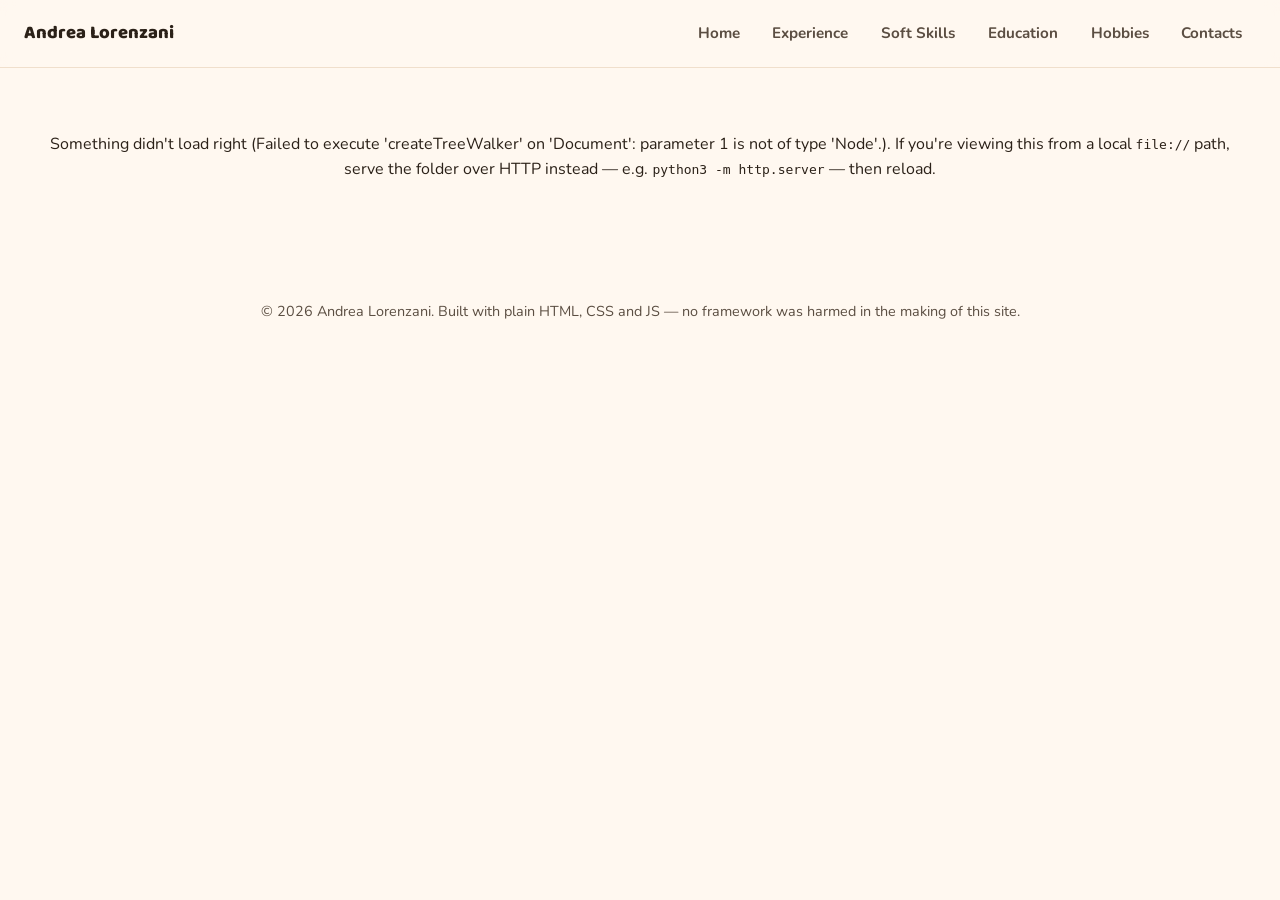
==== index.html @ b25314b6 "First draft" ====
<!DOCTYPE html>
<html lang="en">
<head>
<meta charset="UTF-8">
<meta name="viewport" content="width=device-width, initial-scale=1.0">
<title>Andrea Lorenzani — Engineer, Leader, Professional Over-Explainer</title>
<meta name="description" content="Andrea Lorenzani's slightly-too-honest personal CV: experience, soft skills, education and hobbies, in his own voice.">
<link rel="icon" href="data:,">
<link rel="preconnect" href="https://fonts.googleapis.com">
<link rel="preconnect" href="https://fonts.gstatic.com" crossorigin>
<link href="https://fonts.googleapis.com/css2?family=Baloo+2:wght@500;700;800&amp;family=Nunito:wght@400;600;700;800&amp;display=swap" rel="stylesheet">
<link rel="stylesheet" href="css/style.css">
</head>
<body>

<a class="skip-link" href="#main">Skip to content</a>

<header class="topnav">
  <a class="topnav-brand" href="#top">Andrea Lorenzani</a>
  <nav aria-label="Section navigation">
    <a href="#top">Home</a>
    <a href="#experience">Experience</a>
    <a href="#soft-skills">Soft Skills</a>
    <a href="#education">Education</a>
    <a href="#hobbies">Hobbies</a>
    <a href="#contacts">Contacts</a>
  </nav>
</header>

<main id="main">

  <!-- ===================== HERO / WELCOME ===================== -->
  <section id="top" class="hero" aria-labelledby="hero-name">
    <div class="hero-top">
      <div class="hero-portrait">
        <img id="hero-image" alt="" width="343" height="445">
      </div>
      <div class="hero-heading">
        <p class="eyebrow">Hi there, I'm</p>
        <h1 id="hero-name">Andrea Lorenzani</h1>
        <p id="hero-tagline" class="hero-tagline"></p>
      </div>
    </div>
    <div class="hero-copy">
      <p id="hero-intro" class="hero-intro"></p>
      <p id="hero-stats" class="hero-stats"></p>
      <a id="hero-cta" class="hero-cta" href="#experience">Scroll down. It gets funnier.</a>
    </div>
  </section>

  <!-- ===================== EXPERIENCE ===================== -->
  <section id="experience" class="section section--img-right" aria-labelledby="experience-title">
    <div class="section-copy">
      <h2 id="experience-title" class="section-title"></h2>
      <p id="experience-subtitle" class="section-subtitle"></p>
      <ul id="experience-list" class="exp-list"></ul>
    </div>
    <div class="section-portrait">
      <img id="experience-image" alt="" width="547" height="431">
    </div>
  </section>

  <!-- ===================== SOFT SKILLS ===================== -->
  <section id="soft-skills" class="section section--img-left" aria-labelledby="skills-title">
    <div class="section-portrait">
      <img id="skills-image" alt="" width="432" height="434">
    </div>
    <div class="section-copy">
      <h2 id="skills-title" class="section-title"></h2>
      <p id="skills-subtitle" class="section-subtitle"></p>
      <div id="skills-grid" class="skills-grid"></div>
    </div>
  </section>

  <!-- ===================== EDUCATION ===================== -->
  <section id="education" class="section section--img-right" aria-labelledby="education-title">
    <div class="section-copy">
      <h2 id="education-title" class="section-title"></h2>
      <p id="education-subtitle" class="section-subtitle"></p>
      <div id="education-list" class="edu-list"></div>
    </div>
    <div class="section-portrait">
      <img id="education-image" alt="" width="376" height="439">
    </div>
  </section>

  <!-- ===================== HOBBIES ===================== -->
  <section id="hobbies" class="section section--img-left" aria-labelledby="hobbies-title">
    <div class="section-portrait">
      <img id="hobbies-image" alt="" width="465" height="425">
    </div>
    <div class="section-copy">
      <h2 id="hobbies-title" class="section-title"></h2>
      <p id="hobbies-subtitle" class="section-subtitle"></p>
      <ul id="hobbies-list" class="hobbies-list"></ul>
    </div>
  </section>

  <!-- ===================== CONTACTS ===================== -->
  <section id="contacts" class="section section--img-right" aria-labelledby="contacts-title">
    <div class="section-copy">
      <h2 id="contacts-title" class="section-title"></h2>
      <p id="contacts-subtitle" class="section-subtitle"></p>
      <div id="contacts-list" class="contacts-list"></div>
    </div>
    <div class="section-portrait">
      <img id="contacts-image" alt="" width="372" height="442">
    </div>
  </section>

</main>

<footer class="site-footer">
  <p>&copy; <span id="year"></span> Andrea Lorenzani. Built with plain HTML, CSS and JS — no framework was harmed in the making of this site.</p>
</footer>

<!-- Modal used for Experience and Soft Skills popups -->
<div id="modal" class="modal" role="dialog" aria-modal="true" aria-label="Details">
  <div class="modal-card" id="modal-body"></div>
</div>

<script src="js/md-parser.js"></script>
<script src="js/main.js"></script>
</body>
</html>
---- css/style.css ----
/* =======================================================================
   Andrea Lorenzani — personal CV site
   A warm, playful, two-tone design. Colours and fonts are all set as
   custom properties on :root so the whole look can be re-themed from
   one place.
   ======================================================================= */

:root {
  --bg: #FFF8F0;
  --bg-alt: #FFF1E4;
  --ink: #2B2118;
  --ink-soft: #5B4E42;
  --coral: #FF6B4A;
  --coral-dark: #E14E2C;
  --teal: #1FB6A6;
  --teal-dark: #128C7E;
  --sun: #FFC857;
  --card-bg: #FFFFFF;
  --card-border: #F0DFCC;
  --shadow: 0 10px 30px rgba(43, 33, 24, 0.08);
  --shadow-hover: 0 16px 40px rgba(43, 33, 24, 0.14);
  --radius-lg: 28px;
  --radius-md: 18px;
  --radius-sm: 12px;
  --font-display: 'Baloo 2', 'Segoe UI Rounded', system-ui, sans-serif;
  --font-body: 'Nunito', system-ui, -apple-system, 'Segoe UI', sans-serif;
  --max-width: 1080px;
}

* { box-sizing: border-box; }

html {
  scroll-behavior: smooth;
}

body {
  margin: 0;
  background: var(--bg);
  color: var(--ink);
  font-family: var(--font-body);
  line-height: 1.55;
  opacity: 0;
  transition: opacity 0.4s ease;
}
body.is-loaded { opacity: 1; }
body.modal-open { overflow: hidden; }

img { max-width: 100%; display: block; }

h1, h2, h3, h4 {
  font-family: var(--font-display);
  font-weight: 700;
  line-height: 1.1;
  margin: 0 0 0.5em;
  color: var(--ink);
}

a { color: var(--coral-dark); }

.skip-link {
  position: absolute;
  left: -999px;
  top: auto;
  background: var(--ink);
  color: #fff;
  padding: 0.75rem 1.25rem;
  border-radius: var(--radius-sm);
  z-index: 200;
}
.skip-link:focus {
  left: 1rem;
  top: 1rem;
}

/* ---------------------------------------------------------------------
   Top navigation
   --------------------------------------------------------------------- */

.topnav {
  position: sticky;
  top: 0;
  z-index: 50;
  display: flex;
  align-items: center;
  justify-content: space-between;
  gap: 1rem;
  padding: 0.9rem 1.5rem;
  background: rgba(255, 248, 240, 0.88);
  backdrop-filter: blur(8px);
  border-bottom: 1px solid var(--card-border);
  flex-wrap: wrap;
}

.topnav-brand {
  font-family: var(--font-display);
  font-weight: 800;
  font-size: 1.15rem;
  color: var(--ink);
  text-decoration: none;
}

.topnav nav {
  display: flex;
  gap: 0.35rem;
  flex-wrap: wrap;
}

.topnav nav a {
  text-decoration: none;
  color: var(--ink-soft);
  font-weight: 700;
  padding: 0.45rem 0.85rem;
  border-radius: 999px;
  font-size: 0.95rem;
  transition: background 0.15s ease, color 0.15s ease;
}

.topnav nav a:hover,
.topnav nav a:focus-visible {
  background: var(--coral);
  color: #fff;
}

/* ---------------------------------------------------------------------
   Shared section layout: image + copy, alternating sides
   --------------------------------------------------------------------- */

main { display: block; }

.section,
.hero {
  max-width: var(--max-width);
  margin: 0 auto;
  padding: 4rem 1.5rem;
}

.section {
  display: flex;
  align-items: center;
  gap: 3rem;
}

/* Both variants render as a plain row — which side the image lands on is
   controlled by DOM order in index.html (portrait markup first = image on
   the left; copy markup first = image on the right), not by flex-direction. */
.section--img-right,
.section--img-left { flex-direction: row; }

.section-portrait,
.hero-portrait {
  flex: 0 0 auto;
  width: 260px;
  position: relative;
}

.section-portrait::before,
.hero-portrait::before {
  content: "";
  position: absolute;
  inset: 6% 8%;
  background: linear-gradient(135deg, var(--sun), var(--coral));
  border-radius: 45% 55% 60% 40% / 50% 45% 55% 50%;
  z-index: 0;
  opacity: 0.35;
  filter: blur(2px);
}

.section-portrait img,
.hero-portrait img {
  position: relative;
  z-index: 1;
  width: 100%;
  height: auto;
}

.section-copy { flex: 1 1 480px; min-width: 0; }

.section-title {
  font-size: clamp(1.7rem, 3vw, 2.3rem);
}

.section-subtitle {
  color: var(--ink-soft);
  font-size: 1.05rem;
  margin: 0 0 1.75rem;
  max-width: 46ch;
}

/* ---------------------------------------------------------------------
   Hero
   --------------------------------------------------------------------- */

.hero { padding-top: 3rem; }

.hero-top {
  display: flex;
  align-items: center;
  gap: 2.5rem;
  flex-wrap: wrap;
}

.hero-portrait { width: 220px; }

.eyebrow {
  text-transform: uppercase;
  letter-spacing: 0.14em;
  font-weight: 800;
  font-size: 0.85rem;
  color: var(--teal-dark);
  margin: 0 0 0.35rem;
}

.hero-heading h1 {
  font-size: clamp(2.4rem, 5vw, 3.4rem);
}

.hero-tagline {
  font-size: 1.2rem;
  color: var(--ink-soft);
  font-weight: 700;
  margin: 0.25rem 0 0;
}

.hero-copy {
  margin-top: 2.25rem;
  background: var(--card-bg);
  border: 1px solid var(--card-border);
  border-radius: var(--radius-lg);
  padding: 1.75rem 2rem;
  box-shadow: var(--shadow);
}

.hero-intro {
  font-size: 1.15rem;
  margin: 0 0 0.6rem;
}

.hero-stats {
  font-size: 1.05rem;
  color: var(--ink-soft);
  margin: 0 0 1.1rem;
}

.hero-stats strong { color: var(--coral-dark); }

.hero-cta {
  display: inline-flex;
  align-items: center;
  gap: 0.4rem;
  text-decoration: none;
  font-weight: 800;
  color: #fff;
  background: var(--coral);
  padding: 0.7rem 1.3rem;
  border-radius: 999px;
  transition: transform 0.15s ease, background 0.15s ease;
}
.hero-cta:hover, .hero-cta:focus-visible {
  background: var(--coral-dark);
  transform: translateY(-2px);
}
.hero-cta::after { content: "↓"; }

/* ---------------------------------------------------------------------
   Experience list
   --------------------------------------------------------------------- */

.exp-list {
  list-style: none;
  margin: 0;
  padding: 0;
  display: flex;
  flex-direction: column;
  gap: 0.85rem;
}

.exp-item {
  display: flex;
  align-items: center;
  gap: 1rem;
  background: var(--card-bg);
  border: 1px solid var(--card-border);
  border-left: 6px solid var(--teal);
  border-radius: var(--radius-md);
  padding: 1rem 1.2rem;
  cursor: pointer;
  box-shadow: var(--shadow);
  transition: transform 0.15s ease, box-shadow 0.15s ease, border-color 0.15s ease;
}

.exp-item:hover,
.exp-item:focus-visible {
  transform: translateY(-3px);
  box-shadow: var(--shadow-hover);
  border-left-color: var(--coral);
  outline: none;
}

.exp-item--current {
  border-left-color: var(--coral);
  background: linear-gradient(0deg, var(--bg-alt), var(--card-bg));
}

.exp-icon { font-size: 1.6rem; flex: 0 0 auto; }

.exp-text {
  flex: 1 1 auto;
  display: flex;
  flex-wrap: wrap;
  align-items: baseline;
  column-gap: 0.35rem;
  min-width: 0;
}

.exp-role {
  font-weight: 800;
  font-family: var(--font-display);
  font-size: 1.05rem;
}

.exp-sep { color: var(--ink-soft); }

.exp-company { font-weight: 700; color: var(--coral-dark); }

.exp-period {
  flex-basis: 100%;
  color: var(--ink-soft);
  font-size: 0.92rem;
}

.exp-period em { font-style: normal; color: var(--teal-dark); font-weight: 700; }

.exp-arrow {
  flex: 0 0 auto;
  color: var(--coral);
  font-size: 1.3rem;
  transition: transform 0.15s ease;
}
.exp-item:hover .exp-arrow,
.exp-item:focus-visible .exp-arrow { transform: translateX(4px); }

/* ---------------------------------------------------------------------
   Soft skills grid
   --------------------------------------------------------------------- */

.skills-grid {
  display: grid;
  grid-template-columns: repeat(auto-fill, minmax(200px, 1fr));
  gap: 0.9rem;
}

.skill-card {
  display: flex;
  flex-direction: column;
  align-items: flex-start;
  gap: 0.5rem;
  background: var(--card-bg);
  border: 1px solid var(--card-border);
  border-radius: var(--radius-md);
  padding: 1.1rem 1.2rem;
  cursor: pointer;
  text-align: left;
  font-family: var(--font-body);
  box-shadow: var(--shadow);
  transition: transform 0.15s ease, box-shadow 0.15s ease, background 0.15s ease;
}

.skill-card:hover,
.skill-card:focus-visible {
  transform: translateY(-4px) rotate(-0.4deg);
  box-shadow: var(--shadow-hover);
  background: var(--bg-alt);
  outline: none;
}

.skill-icon { font-size: 1.8rem; }

.skill-name {
  font-weight: 800;
  font-family: var(--font-display);
  color: var(--ink);
}

/* ---------------------------------------------------------------------
   Education
   --------------------------------------------------------------------- */

.edu-list {
  display: flex;
  flex-direction: column;
  gap: 0.85rem;
}

.edu-card {
  display: flex;
  align-items: flex-start;
  gap: 1rem;
  background: var(--card-bg);
  border: 1px solid var(--card-border);
  border-radius: var(--radius-md);
  padding: 1.1rem 1.2rem;
  text-decoration: none;
  color: inherit;
  box-shadow: var(--shadow);
  transition: transform 0.15s ease, box-shadow 0.15s ease;
}

a.edu-card:hover, a.edu-card:focus-visible {
  transform: translateY(-3px);
  box-shadow: var(--shadow-hover);
  outline: none;
}

div.edu-card { cursor: default; }

.edu-icon { font-size: 1.6rem; flex: 0 0 auto; }

.edu-body { display: flex; flex-direction: column; gap: 0.15rem; flex: 1 1 auto; }

.edu-title {
  font-weight: 800;
  font-family: var(--font-display);
  font-size: 1.05rem;
}

.edu-institution { color: var(--coral-dark); font-weight: 700; }

.edu-meta {
  display: flex;
  gap: 0.75rem;
  flex-wrap: wrap;
  color: var(--ink-soft);
  font-size: 0.92rem;
}

.edu-grade::before { content: "🏅 "; }

.edu-note {
  margin: 0.4rem 0 0;
  color: var(--ink-soft);
  font-style: italic;
}

.edu-arrow { color: var(--coral); font-size: 1.3rem; align-self: center; }

.lang-grid {
  display: flex;
  flex-wrap: wrap;
  gap: 0.5rem;
  margin-top: 0.5rem;
}

.lang-chip {
  background: var(--bg-alt);
  border: 1px solid var(--card-border);
  border-radius: 999px;
  padding: 0.25rem 0.75rem;
  font-size: 0.9rem;
}
.lang-chip strong { color: var(--teal-dark); margin-right: 0.3rem; }

/* ---------------------------------------------------------------------
   Hobbies
   --------------------------------------------------------------------- */

.hobbies-list {
  list-style: none;
  margin: 0;
  padding: 0;
  display: grid;
  grid-template-columns: repeat(auto-fill, minmax(260px, 1fr));
  gap: 0.7rem 1.2rem;
}

.hobby-item {
  display: flex;
  align-items: flex-start;
  gap: 0.7rem;
  padding: 0.5rem 0;
}

.hobby-icon { font-size: 1.4rem; }

.hobby-name { font-weight: 800; font-family: var(--font-display); }

/* ---------------------------------------------------------------------
   Contacts
   --------------------------------------------------------------------- */

.contacts-list {
  display: flex;
  flex-direction: column;
  gap: 0.85rem;
}

.contact-card {
  display: flex;
  align-items: center;
  gap: 1rem;
  background: var(--card-bg);
  border: 1px solid var(--card-border);
  border-left: 6px solid var(--teal);
  border-radius: var(--radius-md);
  padding: 1.1rem 1.2rem;
  text-decoration: none;
  color: inherit;
  box-shadow: var(--shadow);
  transition: transform 0.15s ease, box-shadow 0.15s ease, border-color 0.15s ease;
}

.contact-card:hover,
.contact-card:focus-visible {
  transform: translateY(-3px);
  box-shadow: var(--shadow-hover);
  border-left-color: var(--coral);
  outline: none;
}

.contact-icon { font-size: 1.7rem; flex: 0 0 auto; }

.contact-body { display: flex; flex-direction: column; gap: 0.1rem; flex: 1 1 auto; }

.contact-title {
  font-weight: 800;
  font-family: var(--font-display);
  font-size: 1.05rem;
}

.contact-value { color: var(--coral-dark); font-weight: 700; }

.contact-arrow { color: var(--coral); font-size: 1.3rem; }

/* ---------------------------------------------------------------------
   Tags / chips (used inside modals)
   --------------------------------------------------------------------- */

.tag-list {
  display: flex;
  flex-wrap: wrap;
  gap: 0.4rem;
}

.tag {
  background: var(--bg-alt);
  border: 1px solid var(--card-border);
  color: var(--ink-soft);
  border-radius: 999px;
  padding: 0.3rem 0.75rem;
  font-size: 0.85rem;
  font-weight: 700;
}

/* ---------------------------------------------------------------------
   Modal
   --------------------------------------------------------------------- */

.modal {
  position: fixed;
  inset: 0;
  display: flex;
  align-items: center;
  justify-content: center;
  padding: 1.5rem;
  background: rgba(43, 33, 24, 0.55);
  opacity: 0;
  pointer-events: none;
  transition: opacity 0.2s ease;
  z-index: 100;
}

.modal.open {
  opacity: 1;
  pointer-events: auto;
}

.modal-card {
  position: relative;
  background: var(--card-bg);
  border-radius: var(--radius-lg);
  padding: 2.25rem 2rem 2rem;
  max-width: 620px;
  width: 100%;
  max-height: 85vh;
  overflow-y: auto;
  box-shadow: 0 30px 60px rgba(0,0,0,0.3);
  transform: translateY(12px) scale(0.98);
  transition: transform 0.2s ease;
}

.modal.open .modal-card {
  transform: translateY(0) scale(1);
}

.modal-close {
  position: absolute;
  top: 0.9rem;
  right: 1rem;
  border: none;
  background: var(--bg-alt);
  width: 2.2rem;
  height: 2.2rem;
  border-radius: 50%;
  font-size: 1.4rem;
  line-height: 1;
  cursor: pointer;
  color: var(--ink-soft);
}
.modal-close:hover, .modal-close:focus-visible { background: var(--coral); color: #fff; }

.modal-eyebrow {
  text-transform: uppercase;
  letter-spacing: 0.08em;
  font-weight: 800;
  font-size: 0.8rem;
  color: var(--teal-dark);
  margin-bottom: 0.35rem;
}

.modal-title {
  font-size: 1.6rem;
  margin-bottom: 0.3rem;
}

.modal-period {
  color: var(--ink-soft);
  margin: 0 0 1.25rem;
}

.modal-card h4 {
  font-family: var(--font-body);
  font-weight: 800;
  font-size: 0.95rem;
  text-transform: uppercase;
  letter-spacing: 0.04em;
  color: var(--coral-dark);
  margin: 1.4rem 0 0.5rem;
}
.modal-card h4:first-of-type { margin-top: 0.25rem; }

.modal-bullets {
  margin: 0;
  padding-left: 1.2rem;
  display: flex;
  flex-direction: column;
  gap: 0.5rem;
}

.modal-notes { color: var(--ink-soft); }

/* ---------------------------------------------------------------------
   Acronym tooltips
   --------------------------------------------------------------------- */

.acro {
  position: relative;
  border-bottom: 2px dotted var(--teal);
  cursor: help;
  font-weight: 700;
}

.acro-tip {
  position: absolute;
  left: 50%;
  bottom: 135%;
  transform: translateX(-50%) translateY(4px);
  background: var(--ink);
  color: #fff;
  font-family: var(--font-body);
  font-weight: 600;
  font-size: 0.82rem;
  line-height: 1.3;
  padding: 0.5rem 0.7rem;
  border-radius: var(--radius-sm);
  white-space: normal;
  width: max-content;
  max-width: 240px;
  text-align: center;
  opacity: 0;
  visibility: hidden;
  transition: opacity 0.15s ease, transform 0.15s ease;
  z-index: 20;
  pointer-events: none;
}

.acro-tip::after {
  content: "";
  position: absolute;
  top: 100%;
  left: 50%;
  transform: translateX(-50%);
  border: 6px solid transparent;
  border-top-color: var(--ink);
}

.acro:hover .acro-tip,
.acro:focus-visible .acro-tip {
  opacity: 1;
  visibility: visible;
  transform: translateX(-50%) translateY(0);
}

/* ---------------------------------------------------------------------
   Footer
   --------------------------------------------------------------------- */

.site-footer {
  text-align: center;
  color: var(--ink-soft);
  font-size: 0.9rem;
  padding: 2.5rem 1.5rem 3.5rem;
}

/* ---------------------------------------------------------------------
   Responsive
   --------------------------------------------------------------------- */

@media (max-width: 760px) {
  .section {
    flex-direction: column !important;
    gap: 1.75rem;
    padding: 3rem 1.25rem;
    text-align: left;
  }
  .section-portrait { width: 150px; order: -1; }
  .hero-top { flex-direction: column; text-align: center; }
  .hero-heading { text-align: center; }
  .hero-copy { padding: 1.5rem; }
  .topnav { padding: 0.75rem 1rem; }
  .topnav nav { gap: 0.15rem; }
  .topnav nav a { padding: 0.4rem 0.6rem; font-size: 0.88rem; }
}

@media (prefers-reduced-motion: reduce) {
  html { scroll-behavior: auto; }
  * { transition-duration: 0.001ms !important; animation-duration: 0.001ms !important; }
}
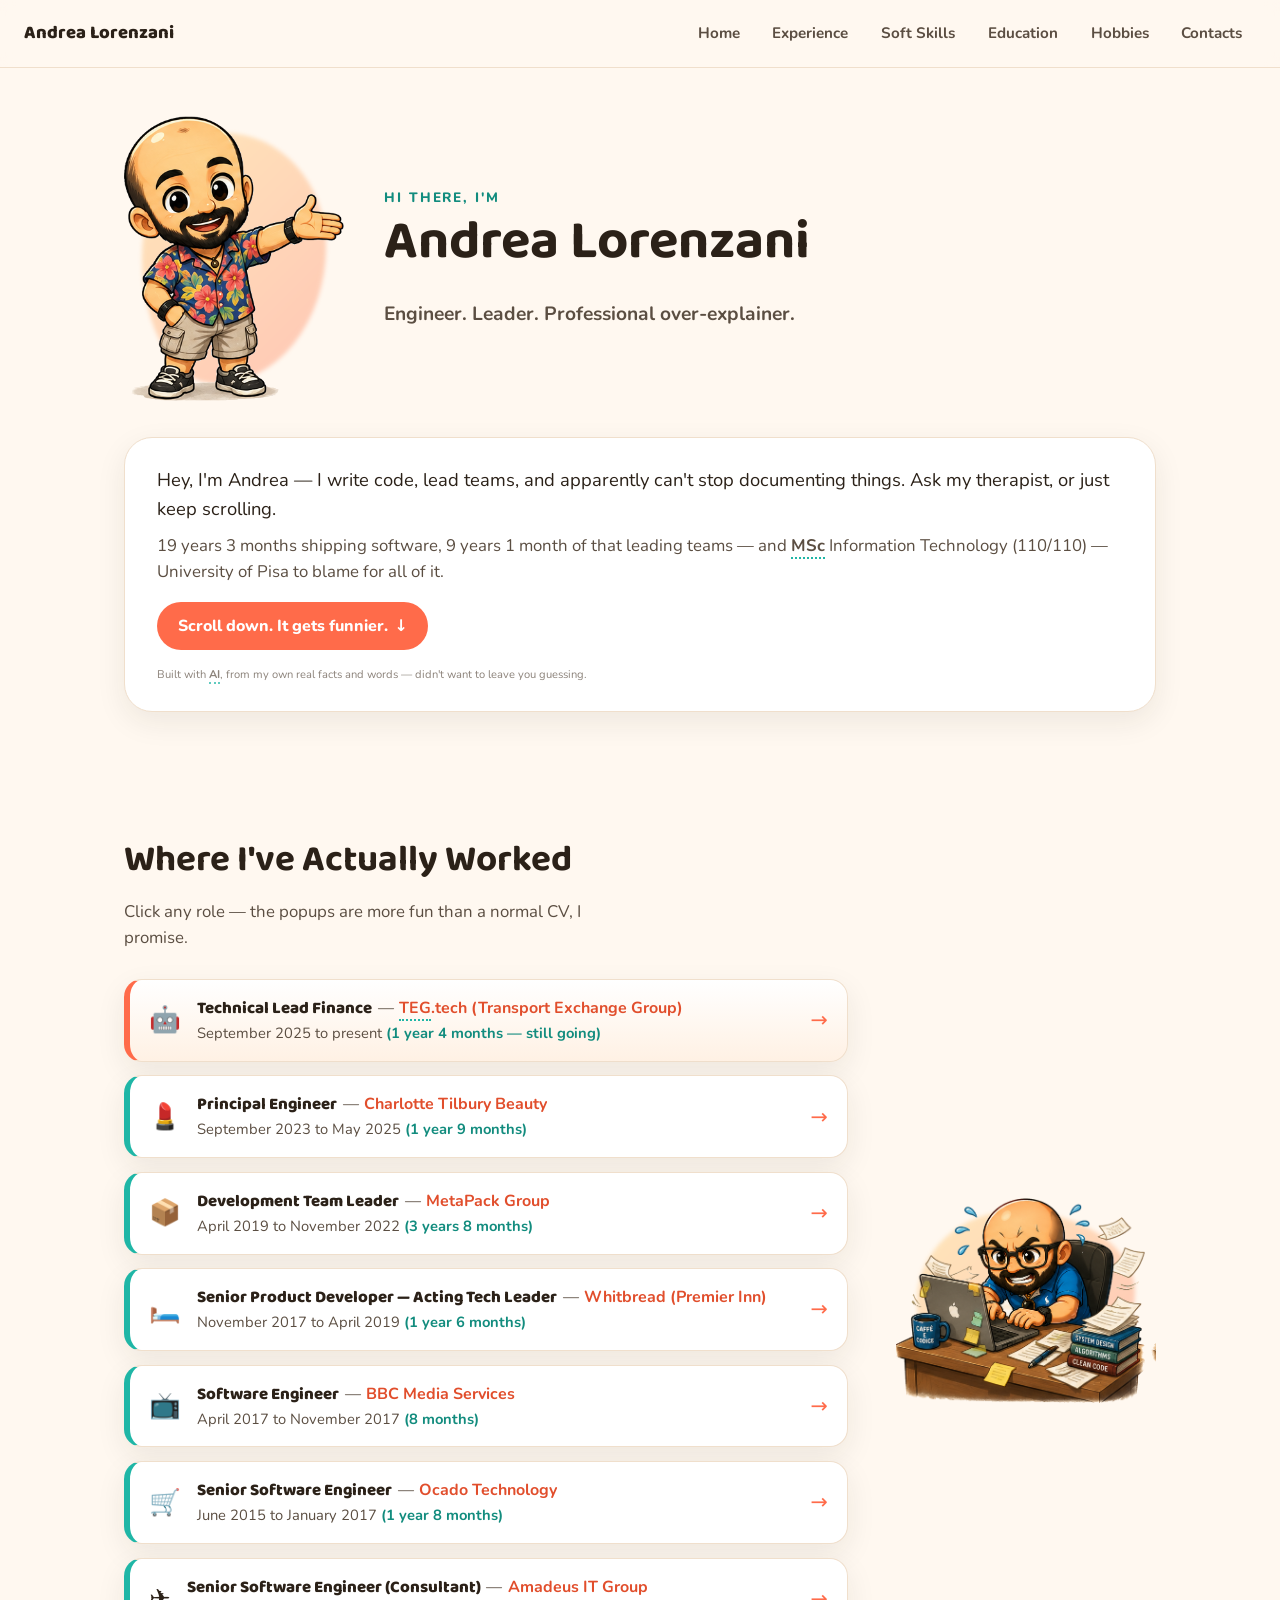
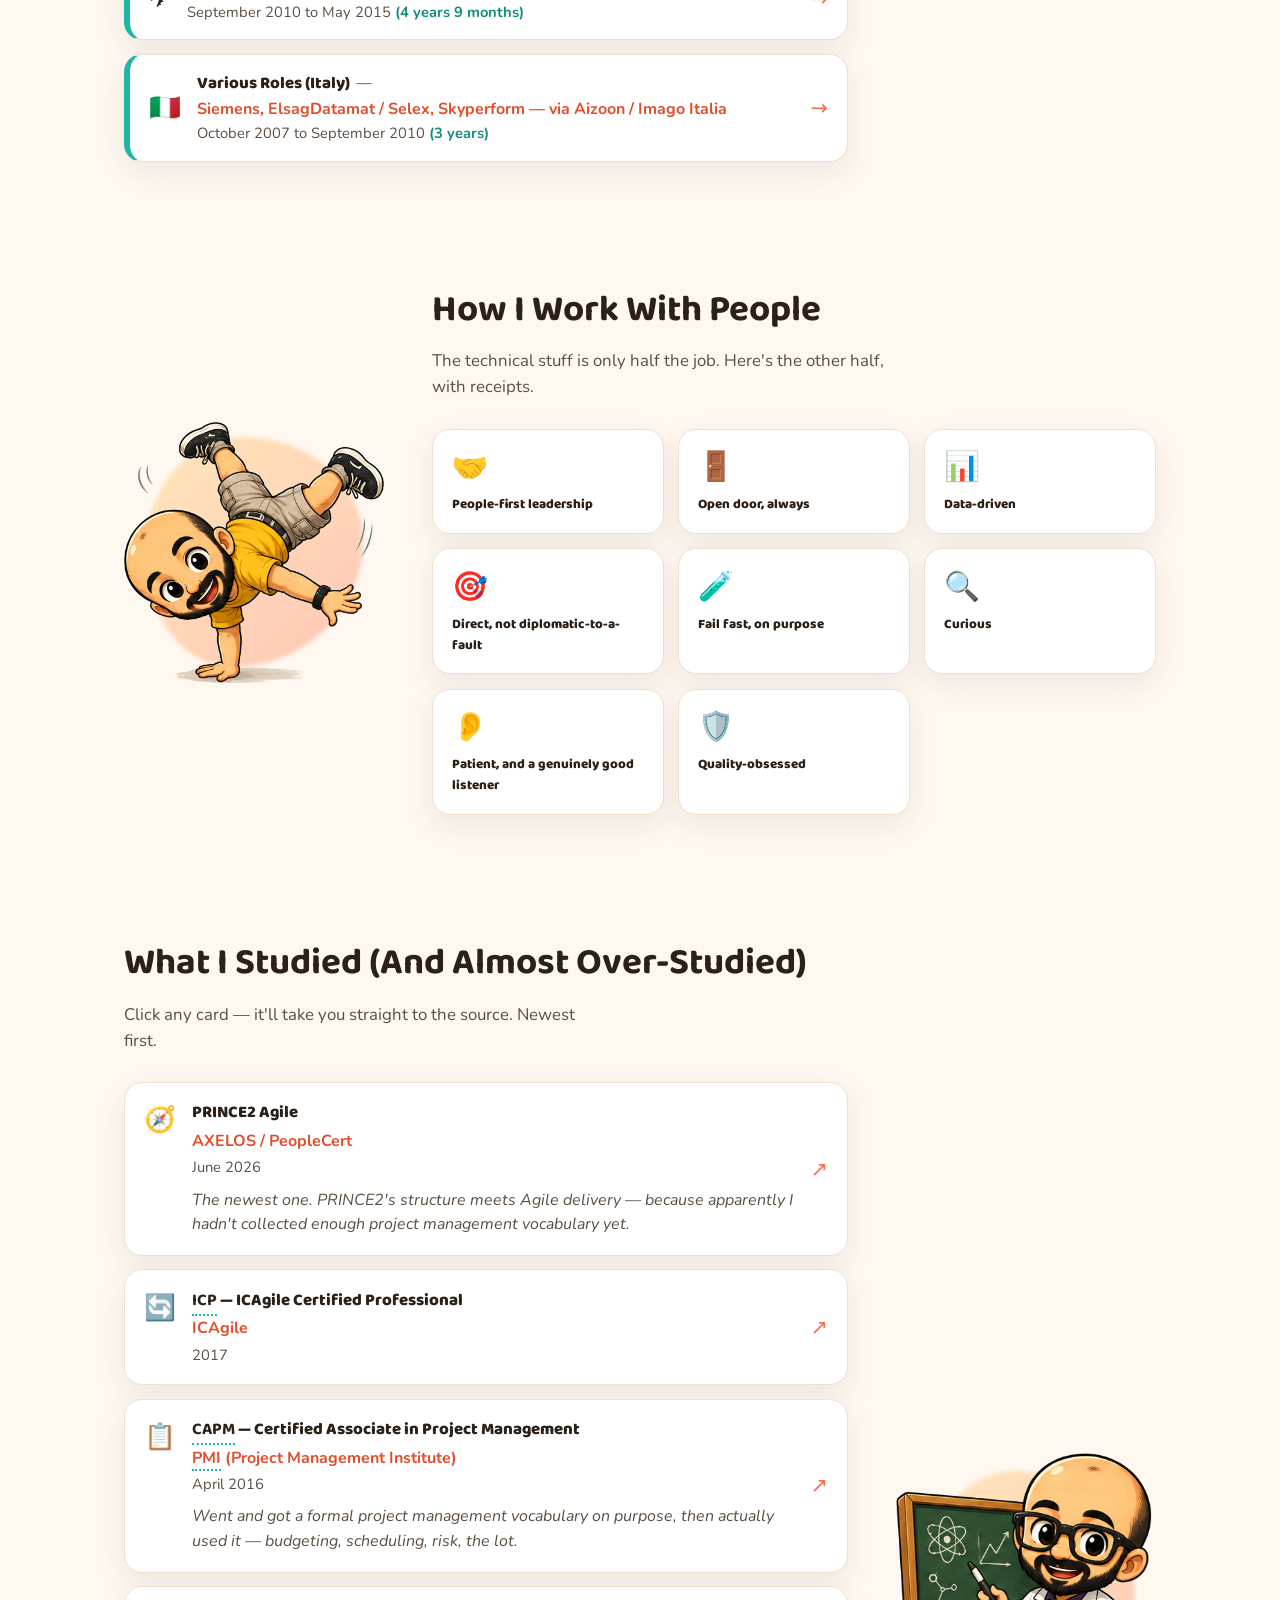
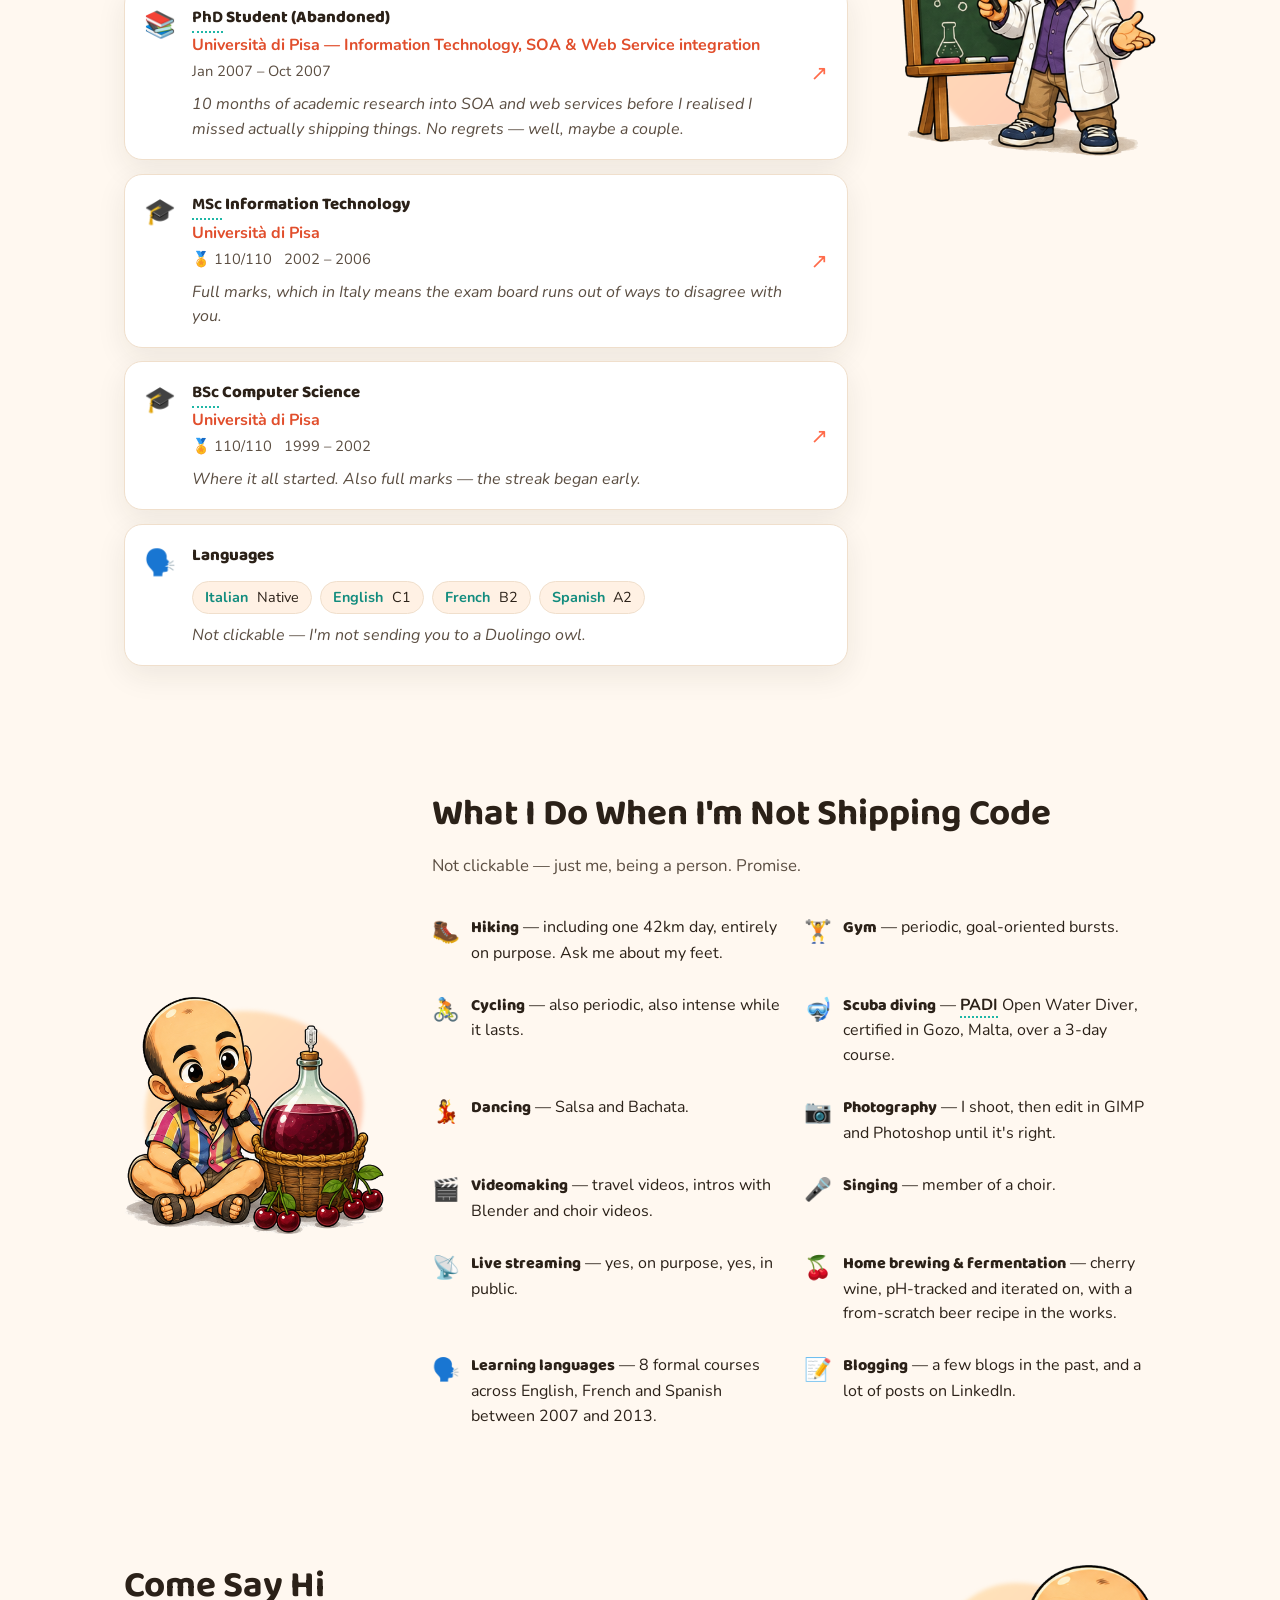
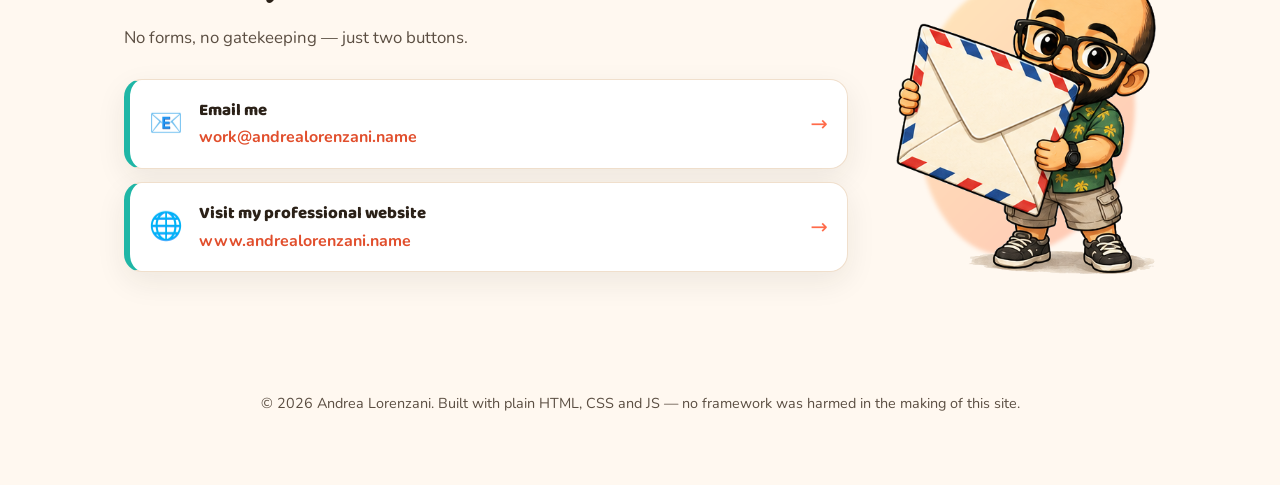
==== commit 7c910b98: "Fix soft-skills parser bug, add PRINCE2 Agile, content updates - Fix parseSubsectionBody() misreadin" ====
--- a/index.html
+++ b/index.html
@@ -45,6 +45,7 @@
       <p id="hero-intro" class="hero-intro"></p>
       <p id="hero-stats" class="hero-stats"></p>
       <a id="hero-cta" class="hero-cta" href="#experience">Scroll down. It gets funnier.</a>
+      <p id="hero-ai-note" class="hero-ai-note"></p>
     </div>
   </section>
 
--- a/css/style.css
+++ b/css/style.css
@@ -260,6 +260,13 @@
   transform: translateY(-2px);
 }
 .hero-cta::after { content: "↓"; }
+
+.hero-ai-note {
+  margin: 1rem 0 0;
+  font-size: 0.7rem;
+  color: var(--ink-soft);
+  opacity: 0.7;
+}
 
 /* ---------------------------------------------------------------------
    Experience list
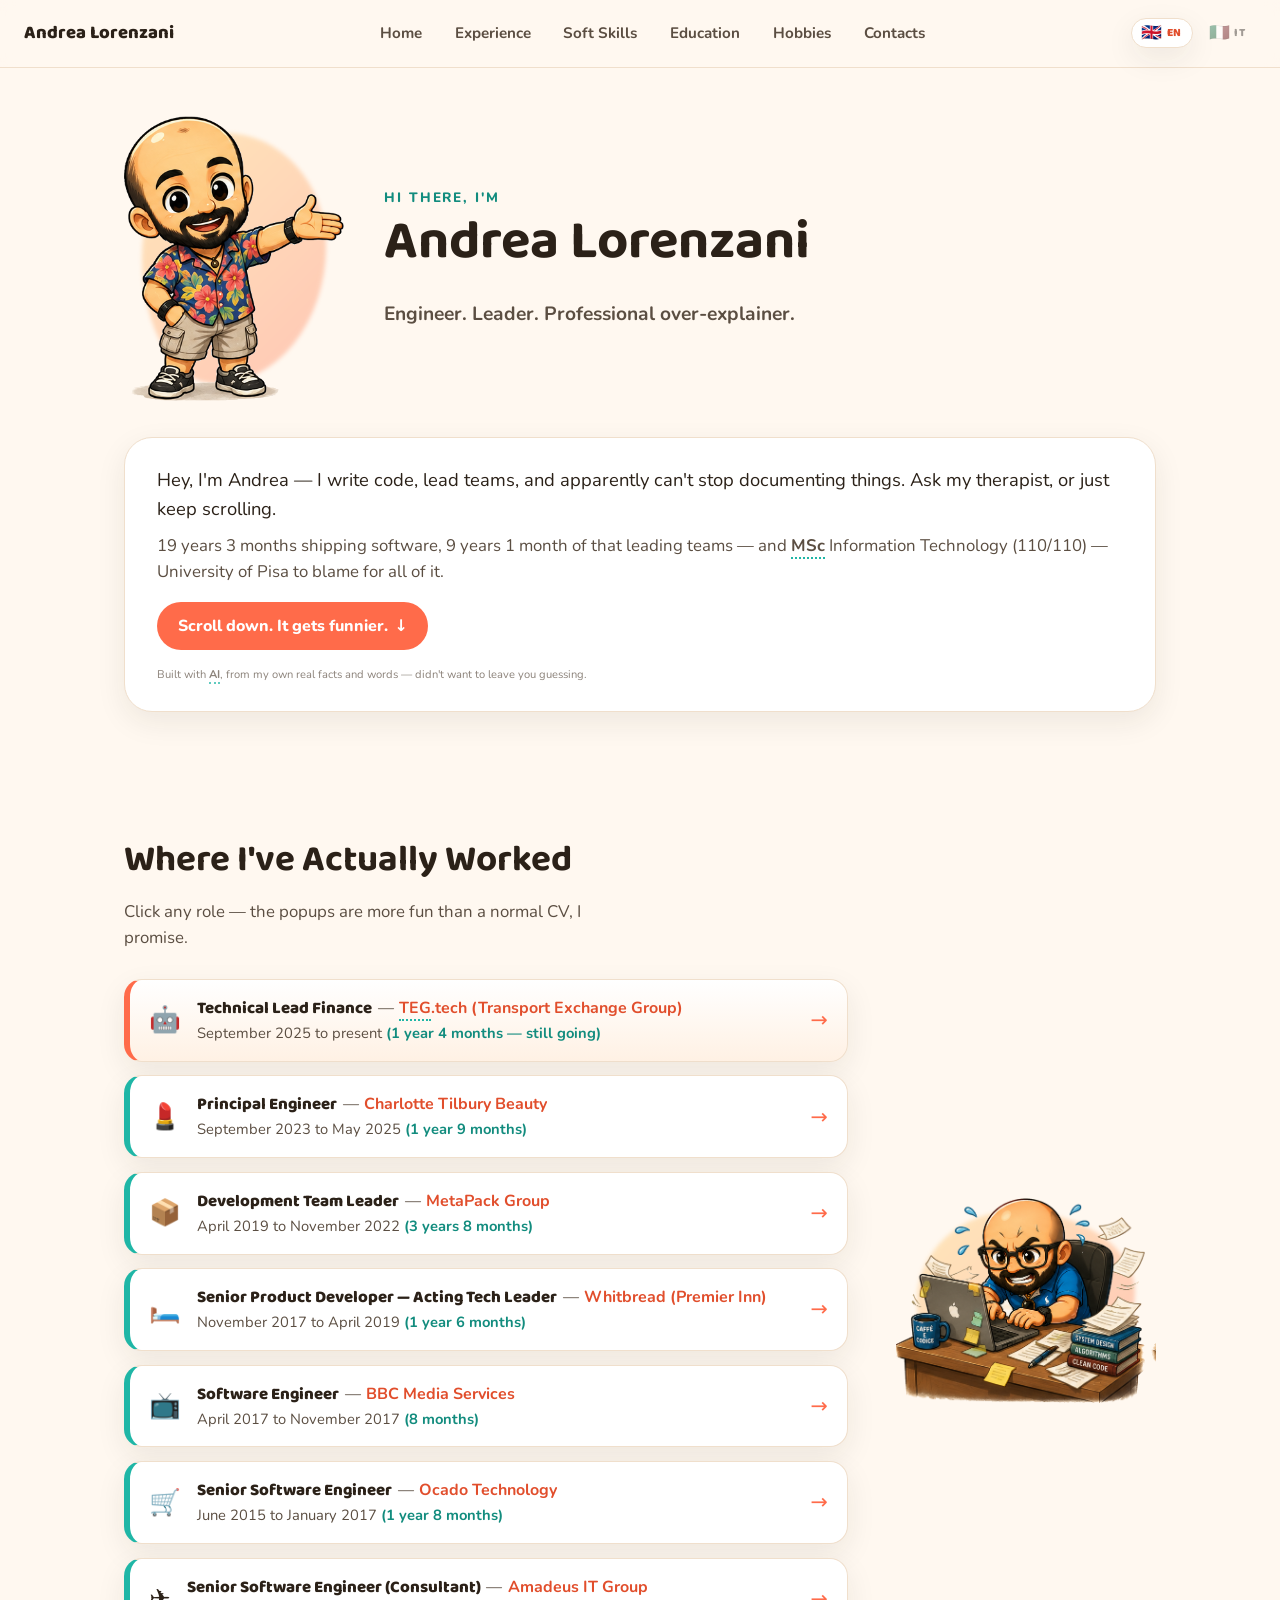
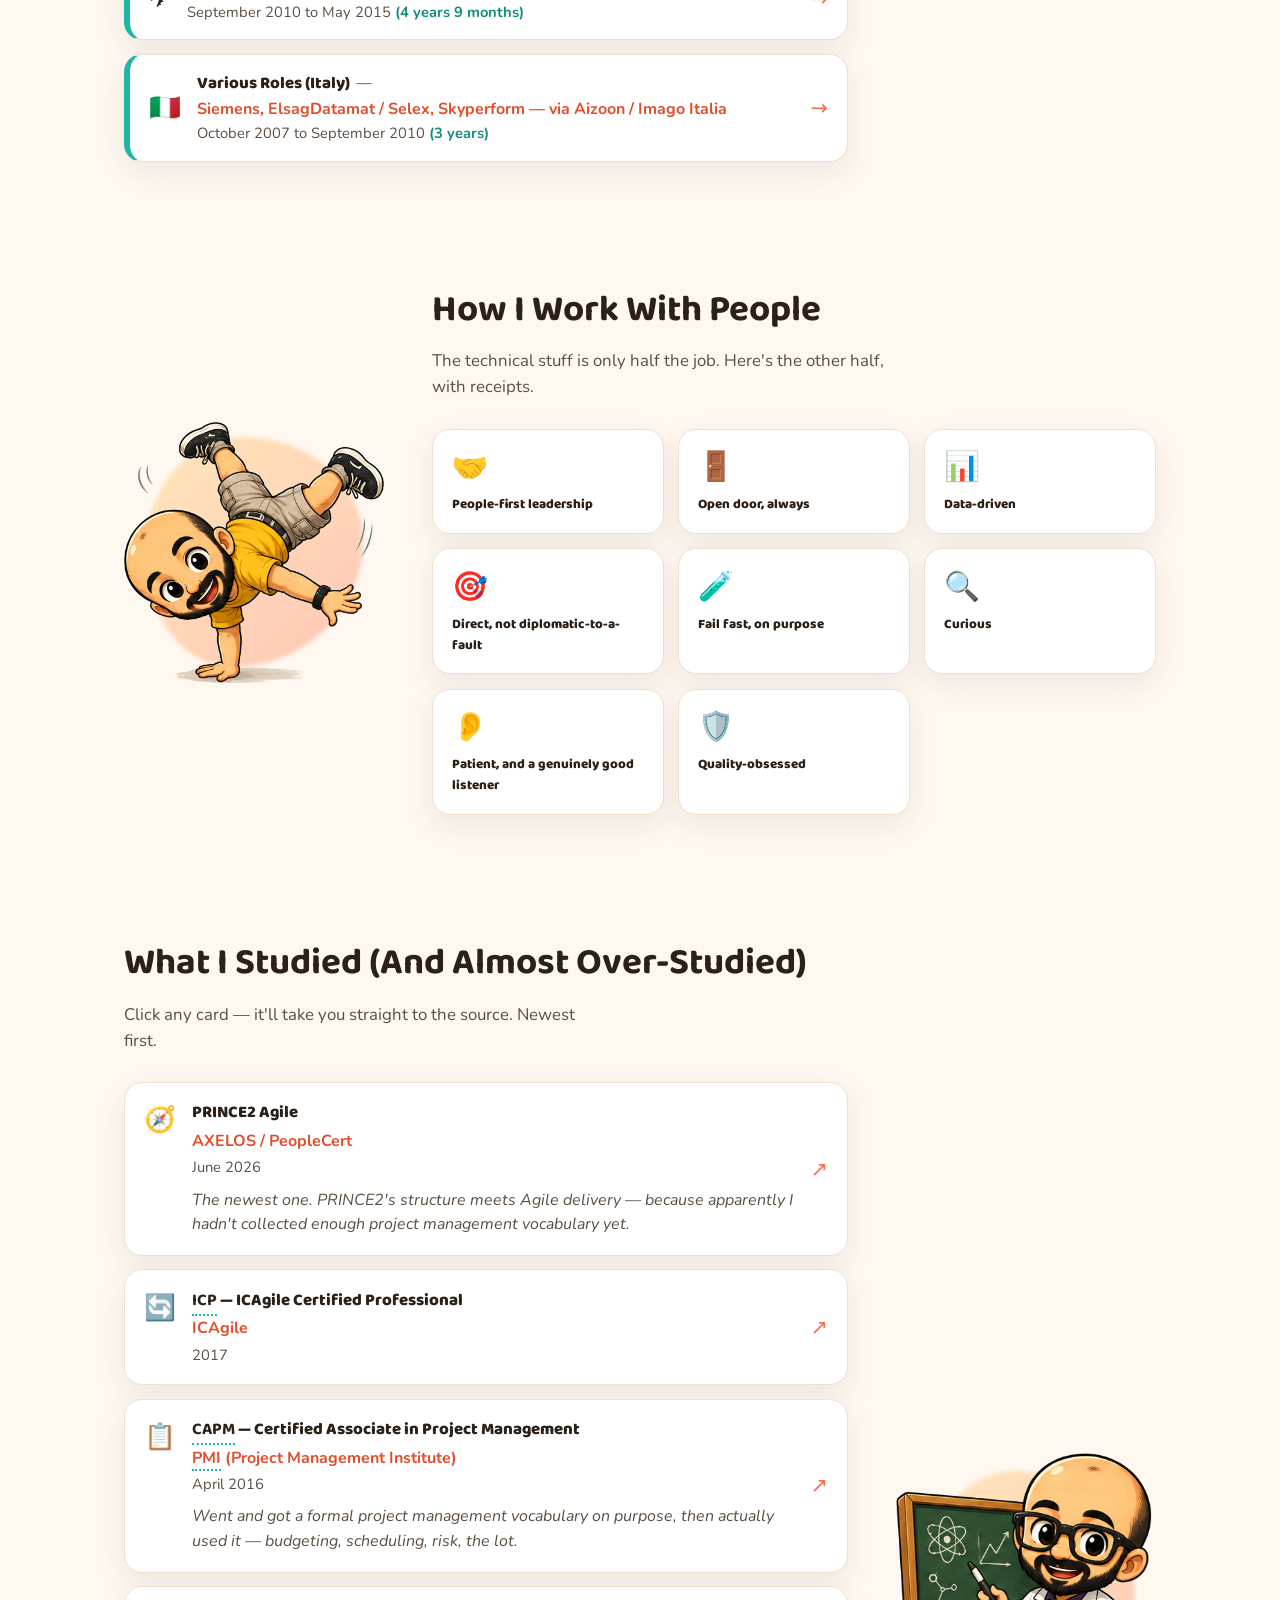
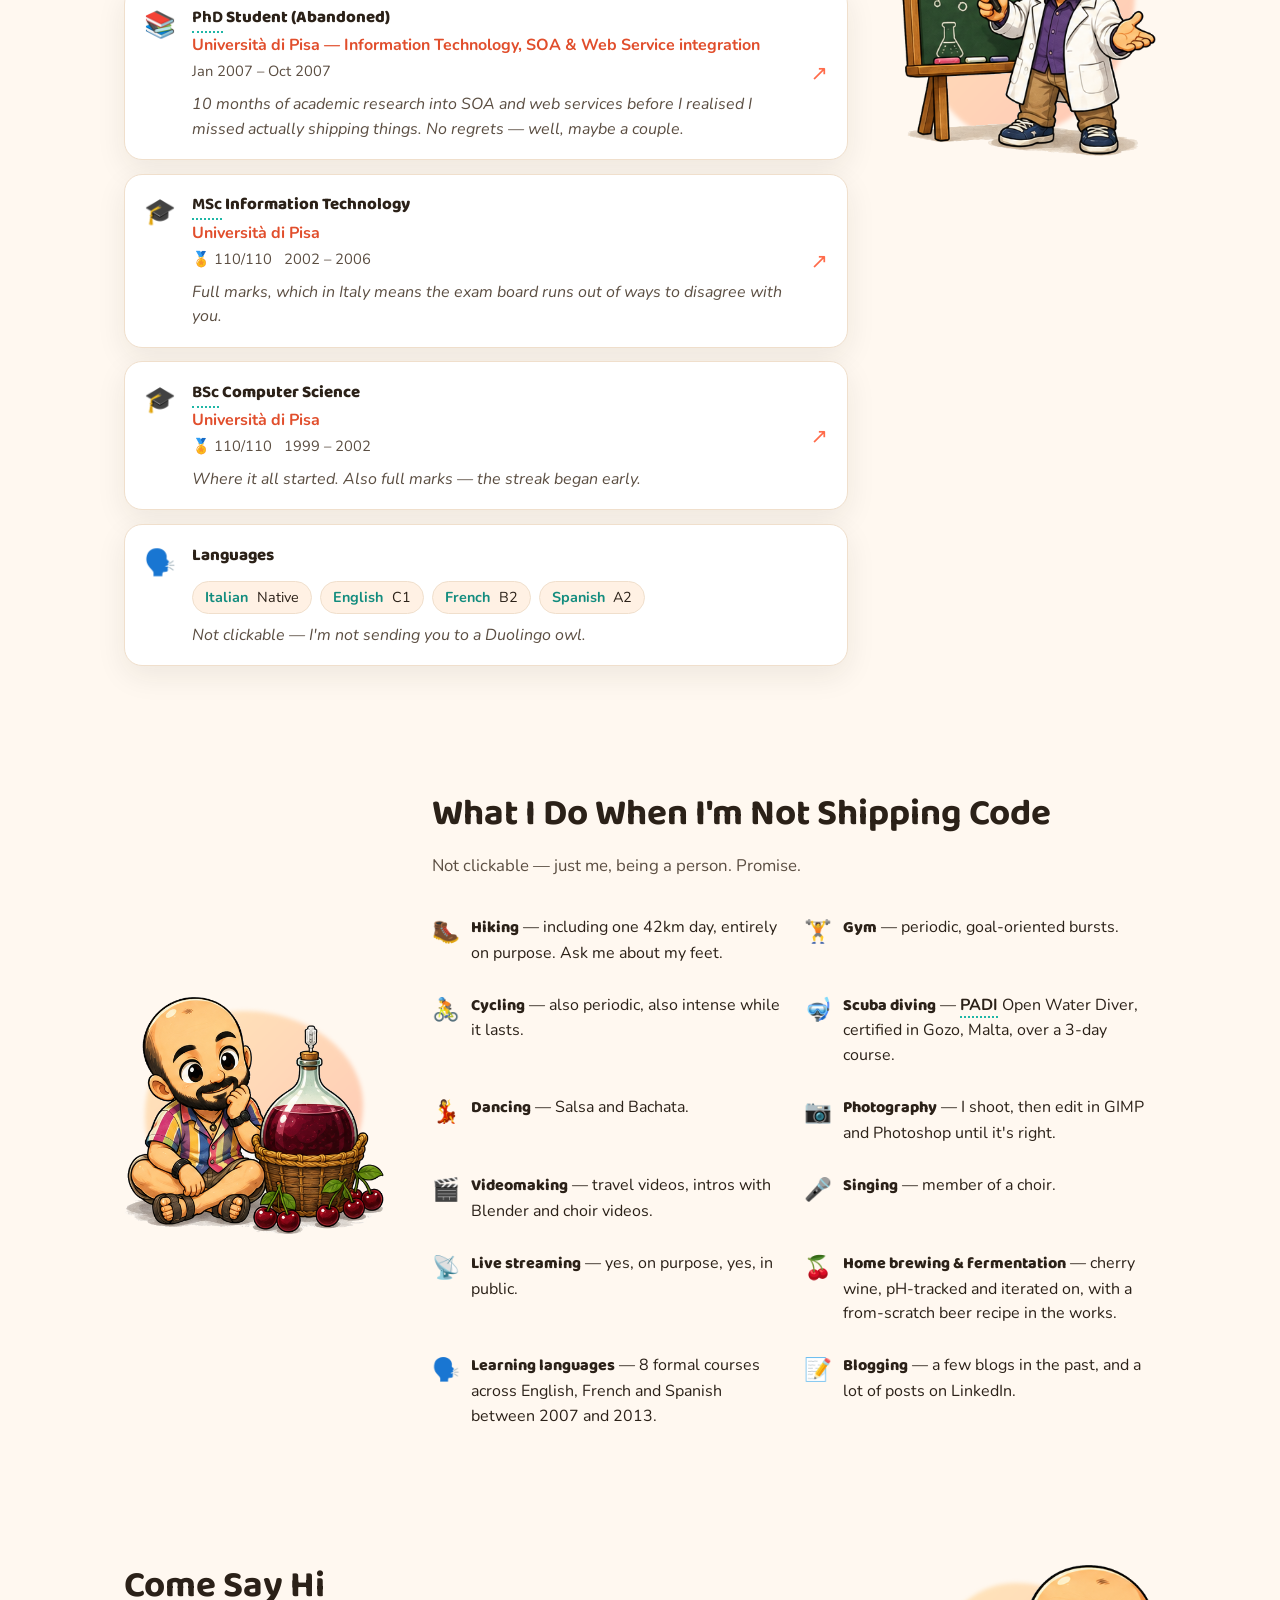
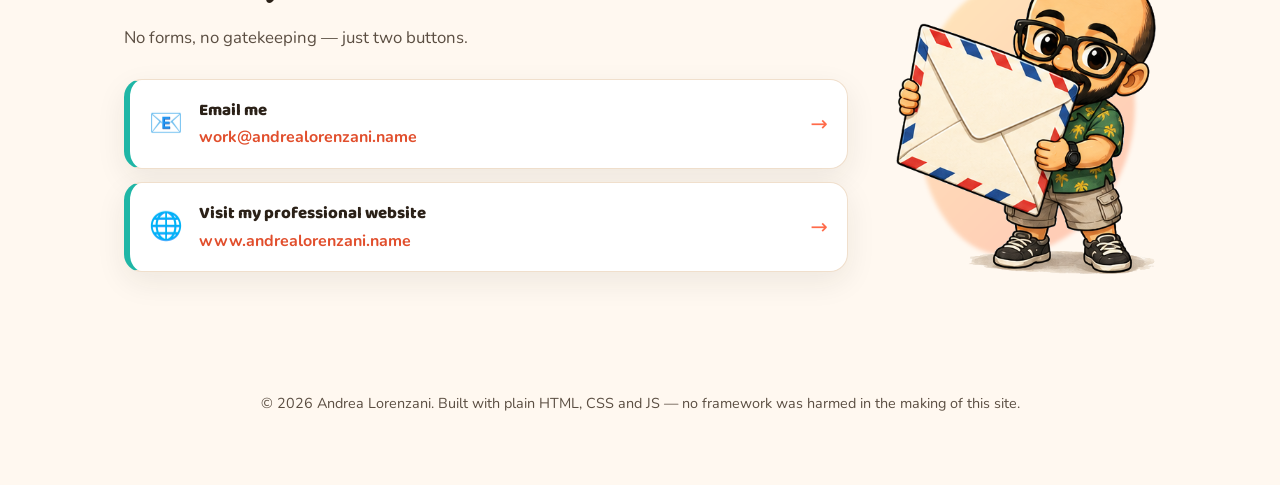
==== commit cc6b0fbc: "Add Italian version of the site at /it/, with a flag switcher - Refactor main.js to be language-agno" ====
--- a/index.html
+++ b/index.html
@@ -6,10 +6,13 @@
 <title>Andrea Lorenzani — Engineer, Leader, Professional Over-Explainer</title>
 <meta name="description" content="Andrea Lorenzani's slightly-too-honest personal CV: experience, soft skills, education and hobbies, in his own voice.">
 <link rel="icon" href="data:,">
+<link rel="alternate" hreflang="en" href="https://andrealorenzani.github.io/">
+<link rel="alternate" hreflang="it" href="https://andrealorenzani.github.io/it/">
+<link rel="alternate" hreflang="x-default" href="https://andrealorenzani.github.io/">
 <link rel="preconnect" href="https://fonts.googleapis.com">
 <link rel="preconnect" href="https://fonts.gstatic.com" crossorigin>
 <link href="https://fonts.googleapis.com/css2?family=Baloo+2:wght@500;700;800&amp;family=Nunito:wght@400;600;700;800&amp;display=swap" rel="stylesheet">
-<link rel="stylesheet" href="css/style.css">
+<link rel="stylesheet" href="/css/style.css">
 </head>
 <body>
 
@@ -25,6 +28,14 @@
     <a href="#hobbies">Hobbies</a>
     <a href="#contacts">Contacts</a>
   </nav>
+  <div class="lang-switch" role="group" aria-label="Language / Lingua">
+    <a href="/" class="lang-flag is-active" aria-current="page" hreflang="en" lang="en" title="English (current)">
+      <span aria-hidden="true">🇬🇧</span><span class="lang-code">EN</span>
+    </a>
+    <a href="/it/" class="lang-flag" hreflang="it" lang="it" title="Italiano">
+      <span aria-hidden="true">🇮🇹</span><span class="lang-code">IT</span>
+    </a>
+  </div>
 </header>
 
 <main id="main">
@@ -120,7 +131,7 @@
   <div class="modal-card" id="modal-body"></div>
 </div>
 
-<script src="js/md-parser.js"></script>
-<script src="js/main.js"></script>
+<script src="/js/md-parser.js"></script>
+<script src="/js/main.js"></script>
 </body>
 </html>
--- a/css/style.css
+++ b/css/style.css
@@ -119,6 +119,56 @@
 .topnav nav a:focus-visible {
   background: var(--coral);
   color: #fff;
+}
+
+.lang-switch {
+  display: flex;
+  gap: 0.35rem;
+  flex: 0 0 auto;
+}
+
+.lang-flag {
+  display: inline-flex;
+  align-items: center;
+  gap: 0.3rem;
+  text-decoration: none;
+  padding: 0.35rem 0.6rem;
+  border-radius: 999px;
+  border: 1px solid transparent;
+  font-size: 1.05rem;
+  line-height: 1;
+  opacity: 0.55;
+  filter: grayscale(55%);
+  transition: opacity 0.15s ease, filter 0.15s ease, border-color 0.15s ease, background 0.15s ease;
+}
+
+.lang-flag .lang-code {
+  font-family: var(--font-display);
+  font-weight: 800;
+  font-size: 0.72rem;
+  color: var(--ink-soft);
+  letter-spacing: 0.04em;
+}
+
+.lang-flag:hover,
+.lang-flag:focus-visible {
+  opacity: 0.85;
+  filter: grayscale(0%);
+  background: var(--bg-alt);
+  outline: none;
+}
+
+.lang-flag.is-active {
+  opacity: 1;
+  filter: grayscale(0%);
+  border-color: var(--card-border);
+  background: var(--card-bg);
+  box-shadow: var(--shadow);
+  cursor: default;
+}
+
+.lang-flag.is-active .lang-code {
+  color: var(--coral-dark);
 }
 
 /* ---------------------------------------------------------------------
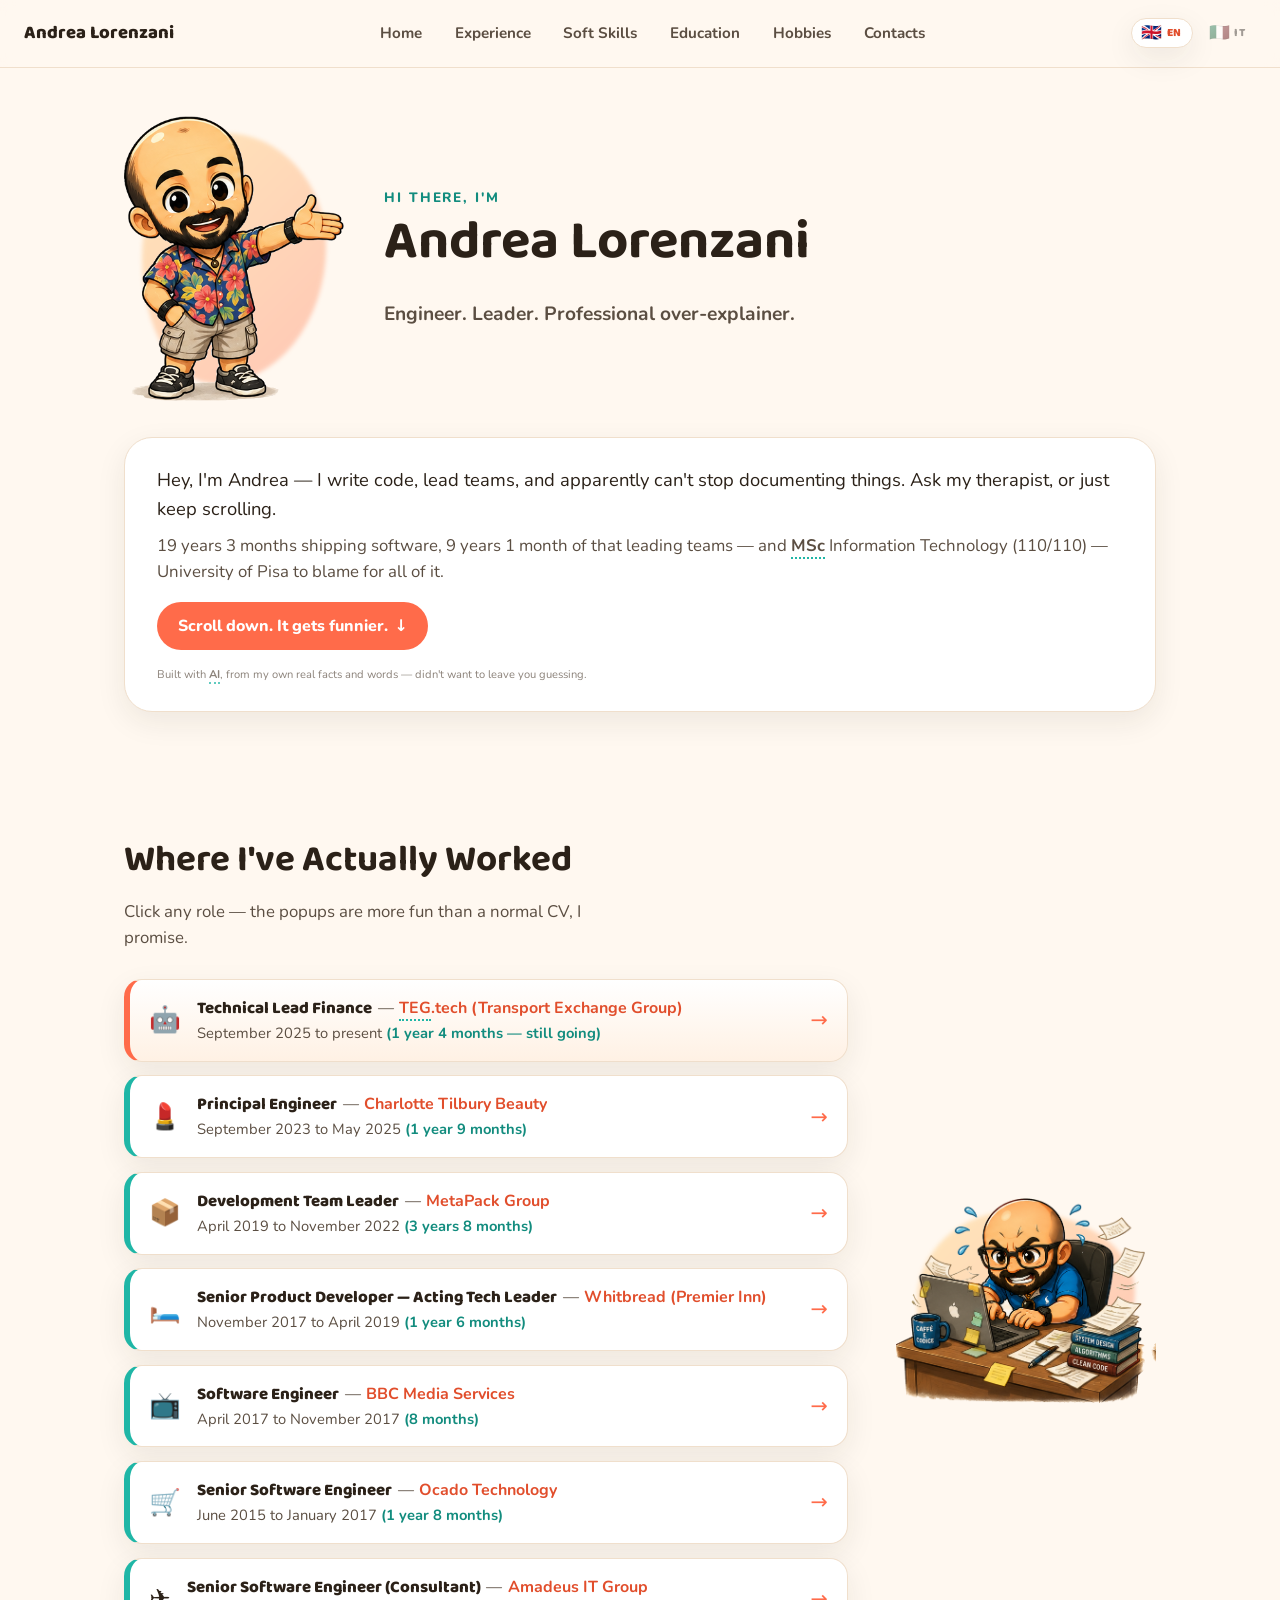
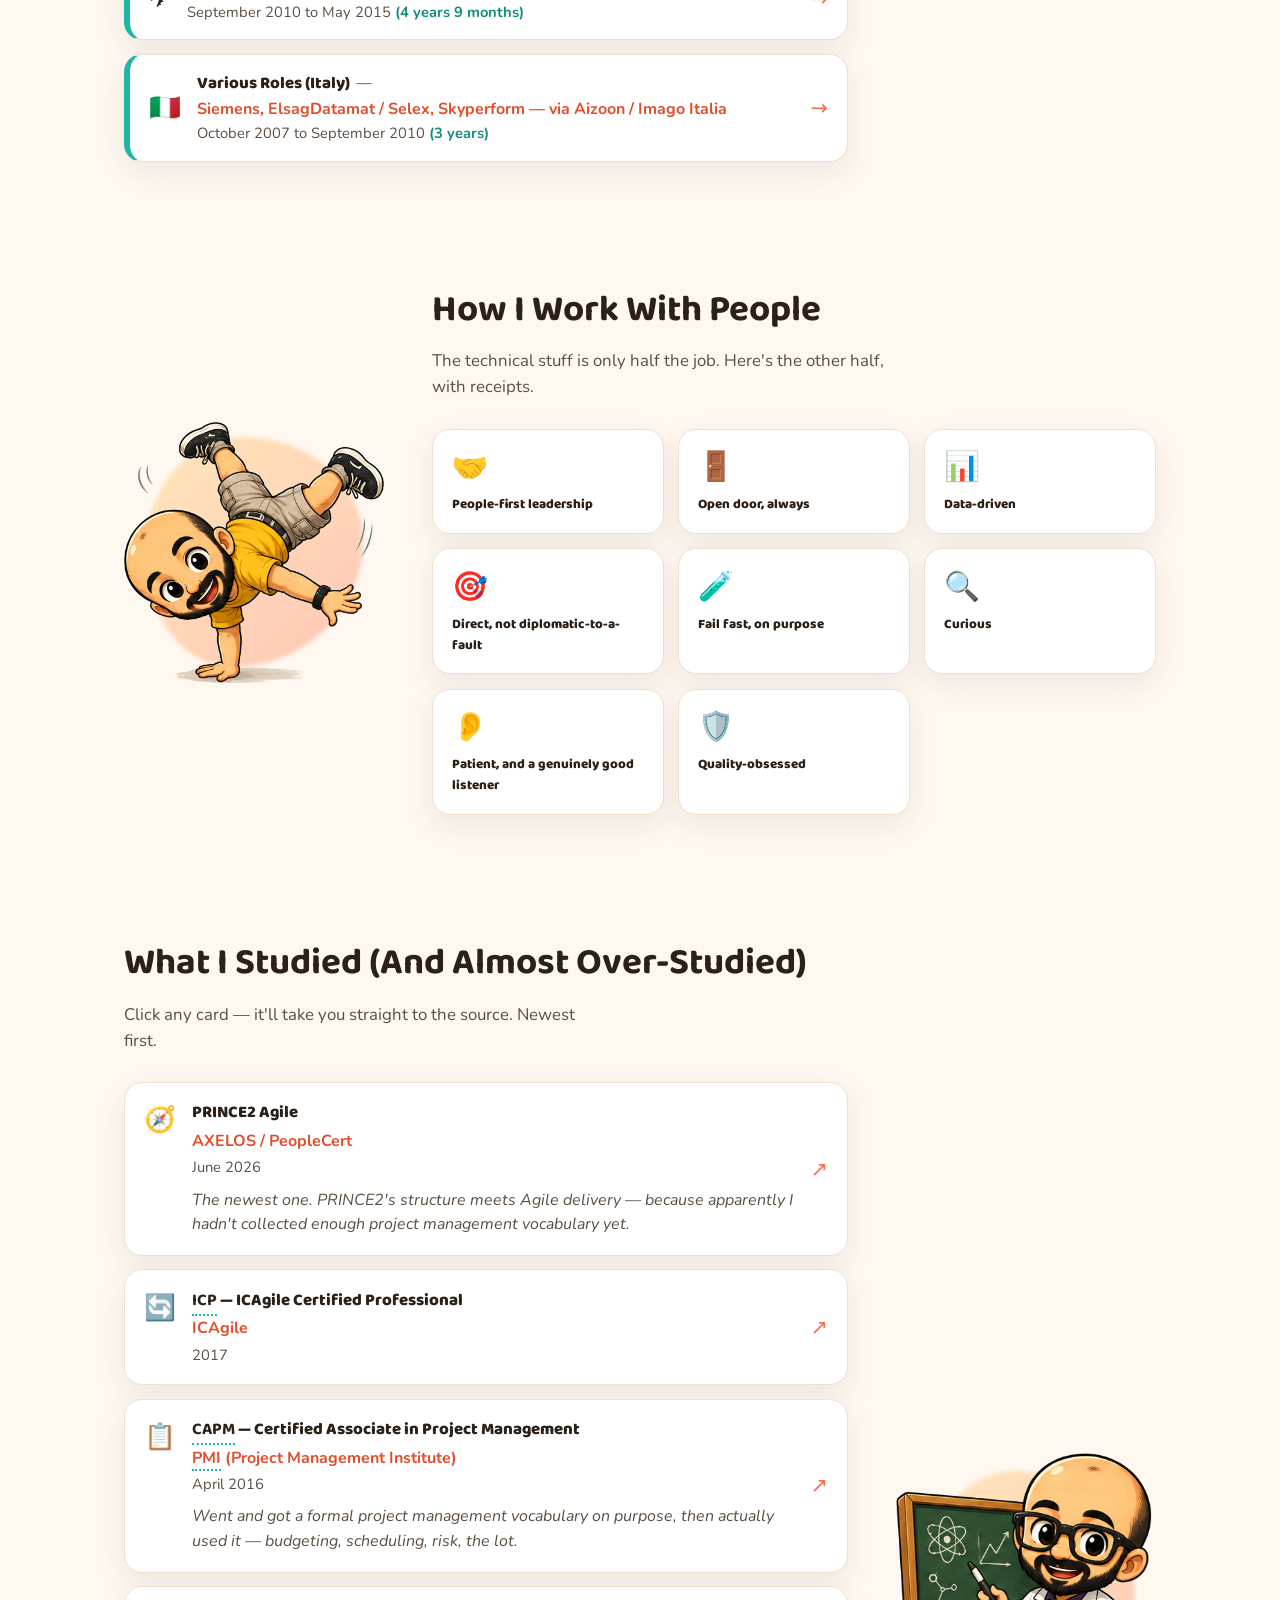
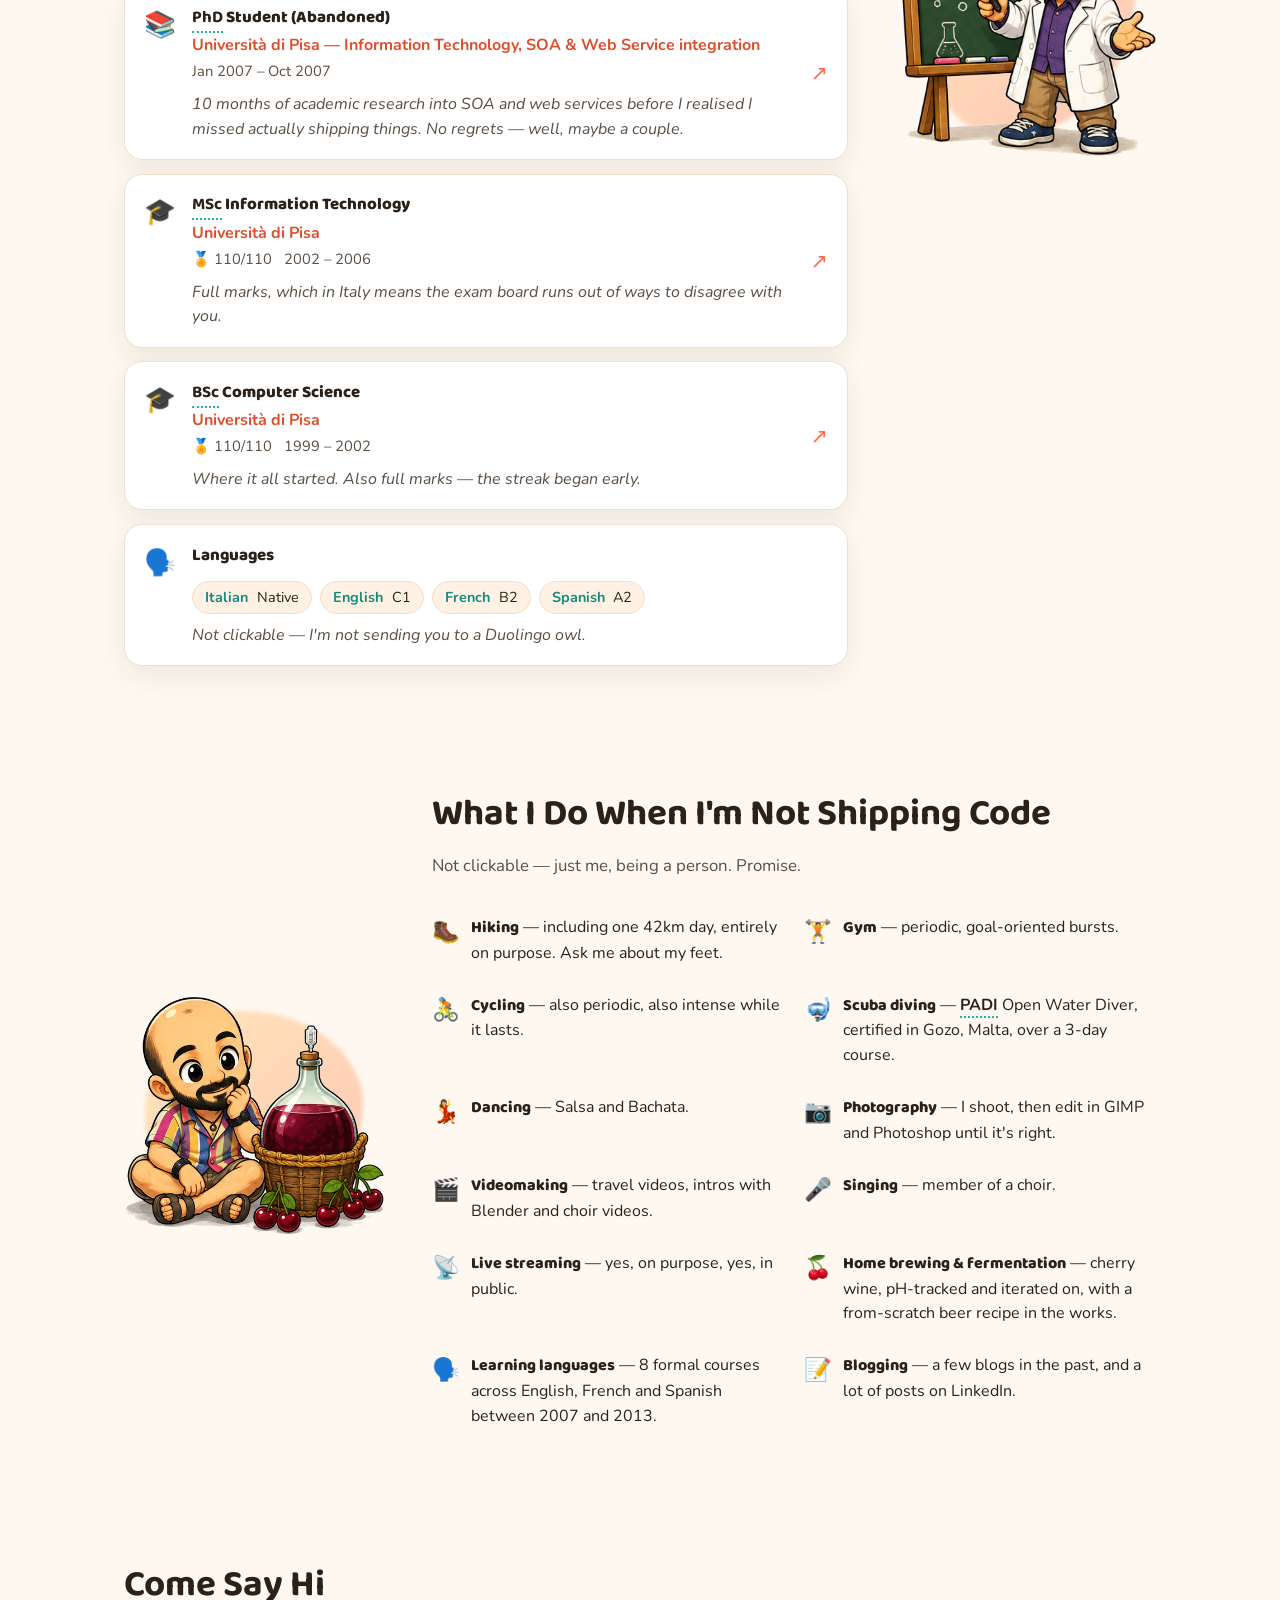
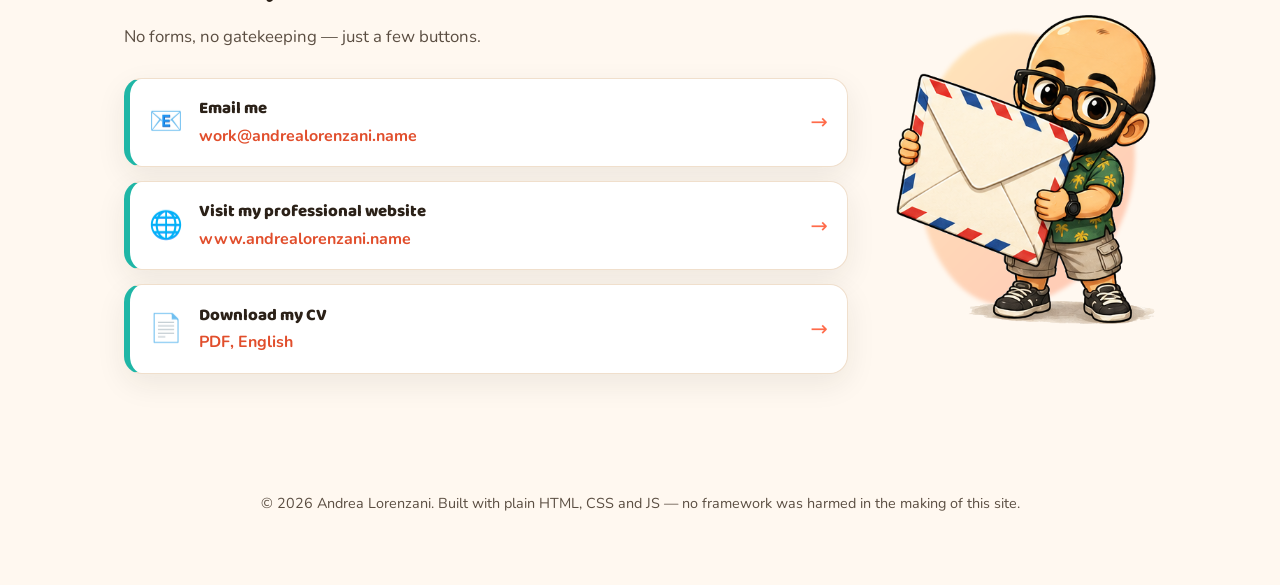
==== commit 0f1a4687: "Added SEO and CV link" ====
--- a/index.html
+++ b/index.html
@@ -3,16 +3,51 @@
 <head>
 <meta charset="UTF-8">
 <meta name="viewport" content="width=device-width, initial-scale=1.0">
-<title>Andrea Lorenzani — Engineer, Leader, Professional Over-Explainer</title>
-<meta name="description" content="Andrea Lorenzani's slightly-too-honest personal CV: experience, soft skills, education and hobbies, in his own voice.">
+<title>Andrea Lorenzani — Principal Engineer &amp; Engineering Manager</title>
+<meta name="description" content="Andrea Lorenzani is a Principal Engineer and Engineering Manager based in London. This is his slightly-too-honest personal CV: experience, soft skills, education and hobbies, in his own voice.">
+<link rel="canonical" href="https://andrealorenzani.github.io/">
+<meta name="robots" content="index, follow">
 <link rel="icon" href="data:,">
 <link rel="alternate" hreflang="en" href="https://andrealorenzani.github.io/">
 <link rel="alternate" hreflang="it" href="https://andrealorenzani.github.io/it/">
 <link rel="alternate" hreflang="x-default" href="https://andrealorenzani.github.io/">
+<meta property="og:type" content="profile">
+<meta property="og:site_name" content="Andrea Lorenzani">
+<meta property="og:title" content="Andrea Lorenzani — Principal Engineer &amp; Engineering Manager">
+<meta property="og:description" content="Andrea Lorenzani's slightly-too-honest personal CV: experience, soft skills, education and hobbies, in his own voice.">
+<meta property="og:url" content="https://andrealorenzani.github.io/">
+<meta property="og:image" content="https://andrealorenzani.github.io/img/welcome.png">
+<meta property="og:locale" content="en_GB">
+<meta property="og:locale:alternate" content="it_IT">
+<meta name="twitter:card" content="summary_large_image">
+<meta name="twitter:title" content="Andrea Lorenzani — Principal Engineer &amp; Engineering Manager">
+<meta name="twitter:description" content="Andrea Lorenzani's slightly-too-honest personal CV: experience, soft skills, education and hobbies, in his own voice.">
+<meta name="twitter:image" content="https://andrealorenzani.github.io/img/welcome.png">
 <link rel="preconnect" href="https://fonts.googleapis.com">
 <link rel="preconnect" href="https://fonts.gstatic.com" crossorigin>
 <link href="https://fonts.googleapis.com/css2?family=Baloo+2:wght@500;700;800&amp;family=Nunito:wght@400;600;700;800&amp;display=swap" rel="stylesheet">
 <link rel="stylesheet" href="/css/style.css">
+<script type="application/ld+json">
+{
+  "@context": "https://schema.org",
+  "@type": "ProfilePage",
+  "mainEntity": {
+    "@type": "Person",
+    "name": "Andrea Lorenzani",
+    "url": "https://andrealorenzani.github.io/",
+    "jobTitle": ["Principal Engineer", "Engineering Manager"],
+    "description": "Software engineer and engineering leader based in London. Writes code, leads teams, and has been doing both for close to two decades.",
+    "email": "mailto:work@andrealorenzani.name",
+    "address": { "@type": "PostalAddress", "addressLocality": "London", "addressCountry": "GB" },
+    "sameAs": [
+      "https://www.andrealorenzani.name/",
+      "https://www.andrealorenzani.name/cv/",
+      "https://blog.andrealorenzani.name",
+      "https://www.linkedin.com/in/andrealorenzani"
+    ]
+  }
+}
+</script>
 </head>
 <body>
 
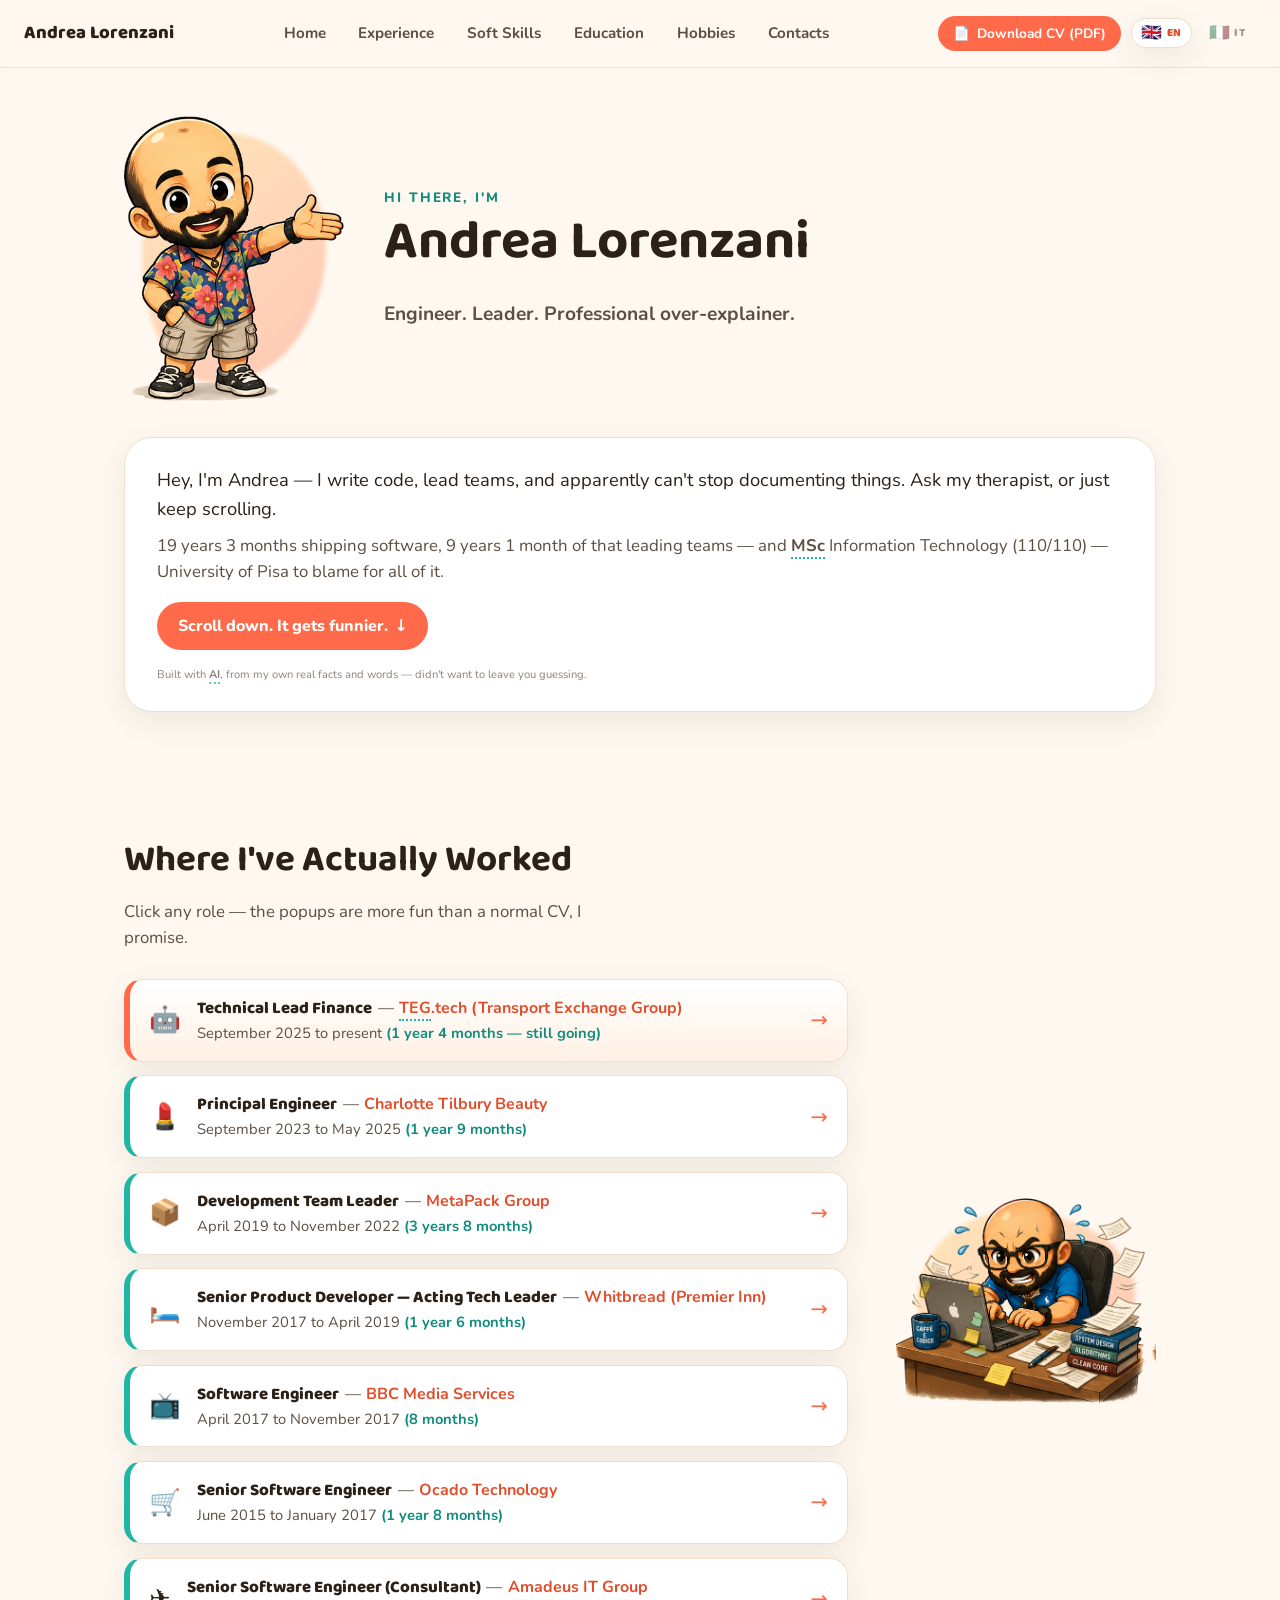
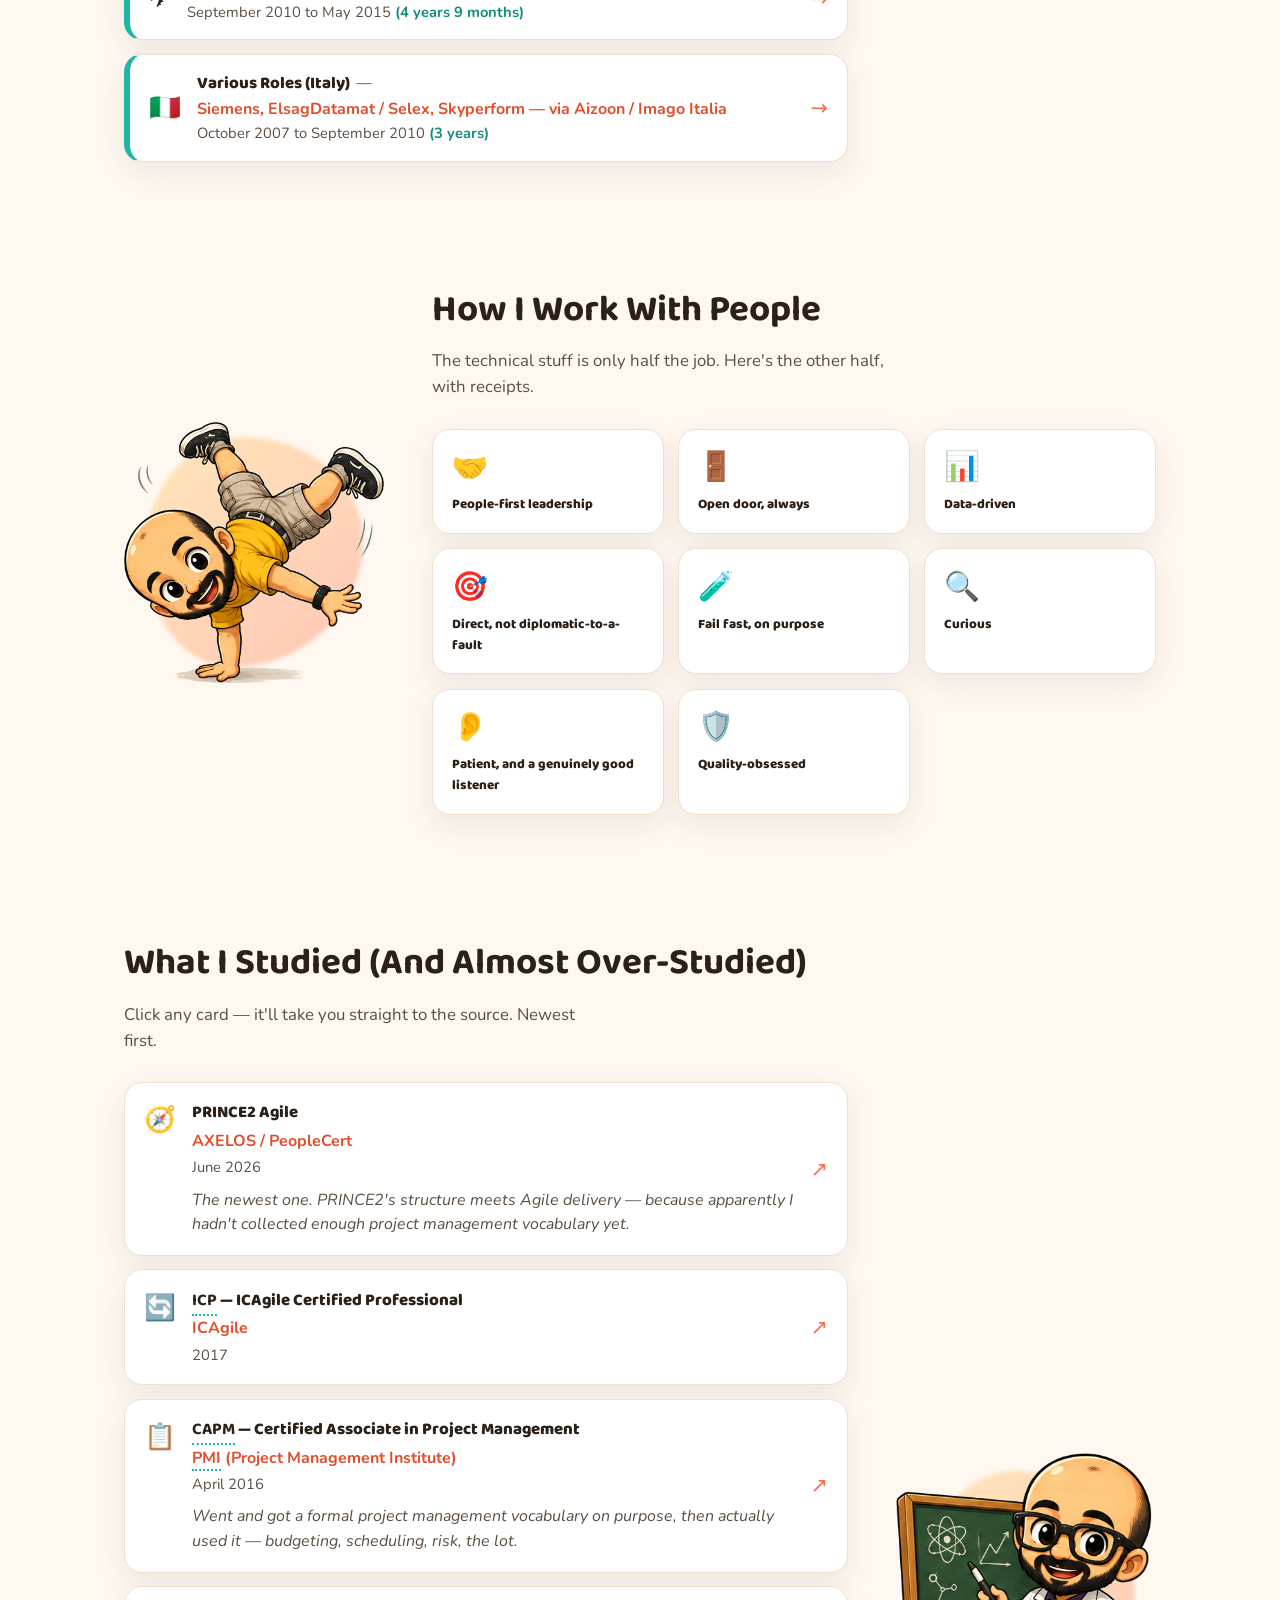
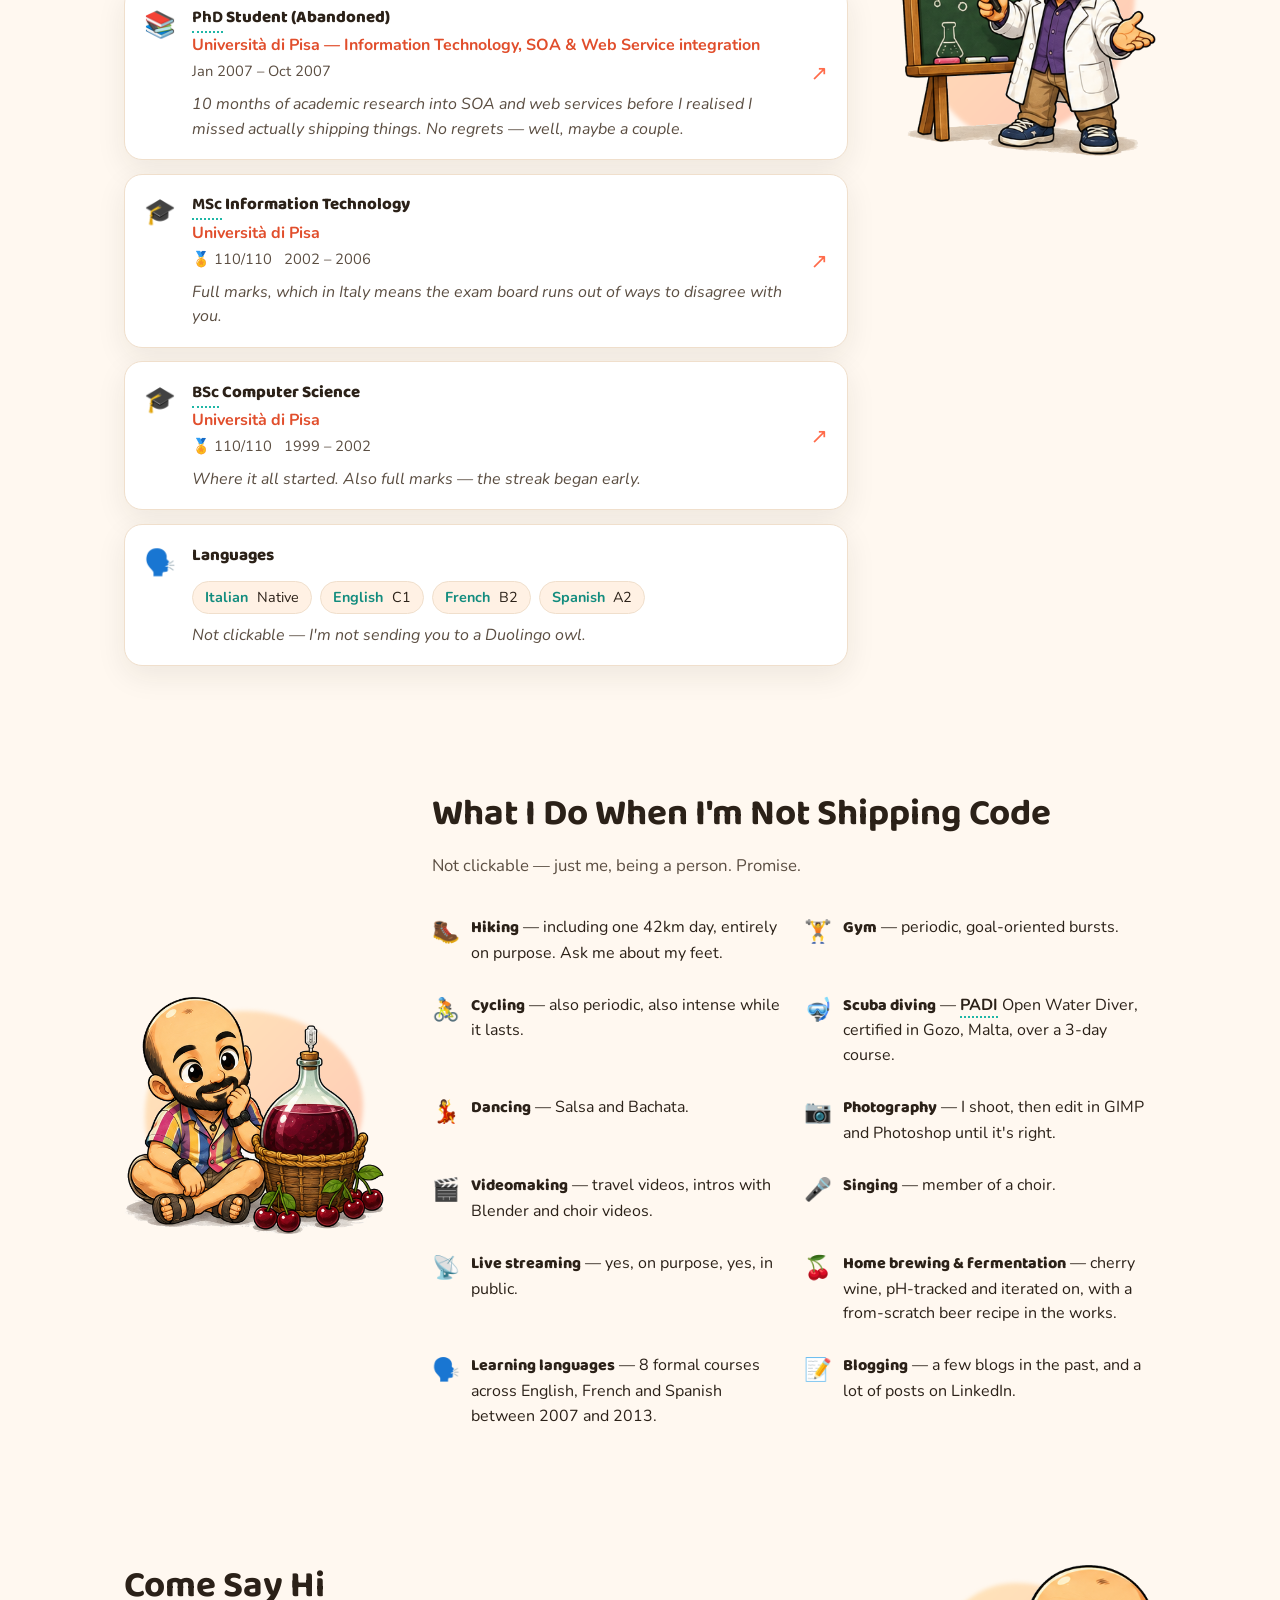
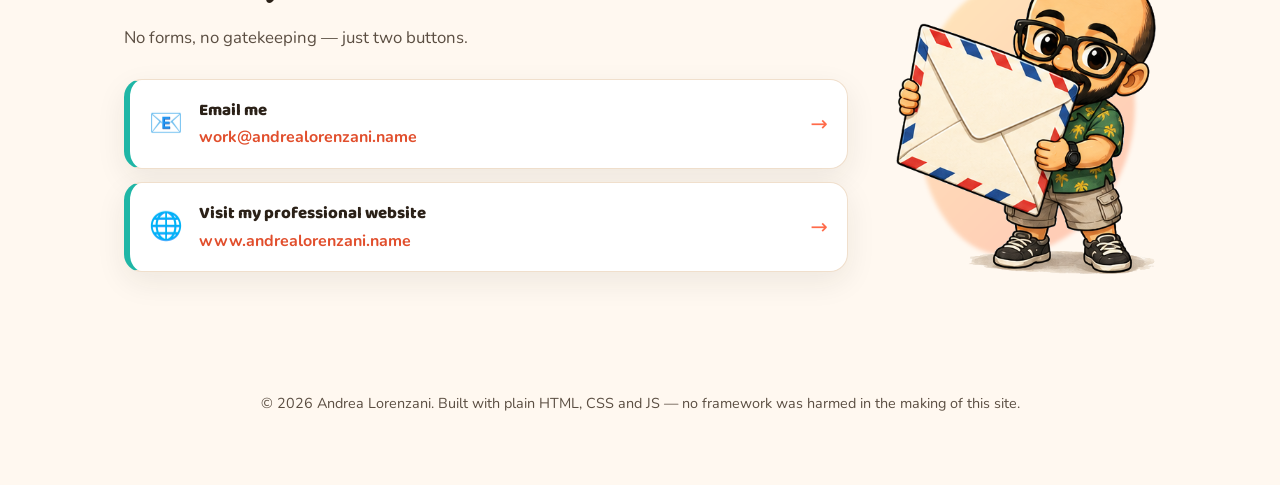
==== commit be9040c0: "Add Download CV (PDF) button to top nav; drop duplicate contacts card" ====
--- a/index.html
+++ b/index.html
@@ -63,13 +63,18 @@
     <a href="#hobbies">Hobbies</a>
     <a href="#contacts">Contacts</a>
   </nav>
-  <div class="lang-switch" role="group" aria-label="Language / Lingua">
-    <a href="/" class="lang-flag is-active" aria-current="page" hreflang="en" lang="en" title="English (current)">
-      <span aria-hidden="true">🇬🇧</span><span class="lang-code">EN</span>
+  <div class="topnav-actions">
+    <a class="cv-download" href="https://www.andrealorenzani.name/curriculum/?lang=eng&amp;type=pdf&amp;source=web_githubio" target="_blank" rel="noopener noreferrer">
+      <span aria-hidden="true">📄</span> Download CV (PDF)
     </a>
-    <a href="/it/" class="lang-flag" hreflang="it" lang="it" title="Italiano">
-      <span aria-hidden="true">🇮🇹</span><span class="lang-code">IT</span>
-    </a>
+    <div class="lang-switch" role="group" aria-label="Language / Lingua">
+      <a href="/" class="lang-flag is-active" aria-current="page" hreflang="en" lang="en" title="English (current)">
+        <span aria-hidden="true">🇬🇧</span><span class="lang-code">EN</span>
+      </a>
+      <a href="/it/" class="lang-flag" hreflang="it" lang="it" title="Italiano">
+        <span aria-hidden="true">🇮🇹</span><span class="lang-code">IT</span>
+      </a>
+    </div>
   </div>
 </header>
 
--- a/css/style.css
+++ b/css/style.css
@@ -119,6 +119,31 @@
 .topnav nav a:focus-visible {
   background: var(--coral);
   color: #fff;
+}
+
+.topnav-actions {
+  display: flex;
+  align-items: center;
+  gap: 0.6rem;
+  flex-wrap: wrap;
+}
+
+.cv-download {
+  display: inline-flex;
+  align-items: center;
+  gap: 0.4rem;
+  padding: 0.45rem 0.95rem;
+  border-radius: 999px;
+  background: var(--coral);
+  color: #fff;
+  font-weight: 700;
+  font-size: 0.85rem;
+  text-decoration: none;
+  transition: background 0.15s ease;
+}
+.cv-download:hover, .cv-download:focus-visible {
+  background: var(--coral-dark);
+  outline: none;
 }
 
 .lang-switch {
